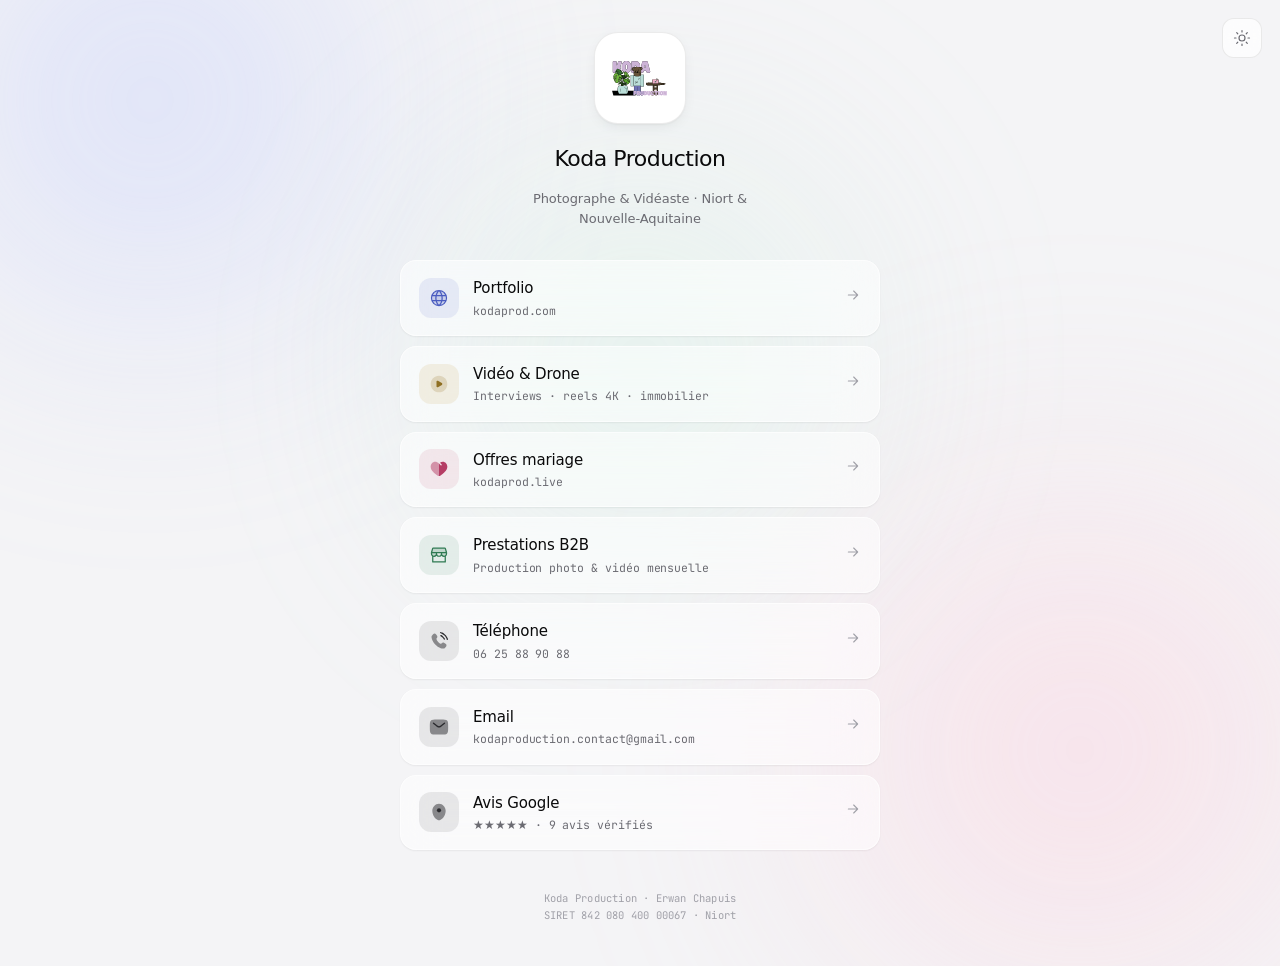
==== index.html @ cc6b0e35 "Ajout page Vidéo & Drone (/video) : interview Petit Thouars + reels Oléron et Île de Ré Co-Authored-" ====
<!DOCTYPE html>
<html lang="fr" data-theme="light">
<head>
<meta charset="UTF-8">
<meta name="viewport" content="width=device-width, initial-scale=1.0">
<title>Koda Production · Erwan Chapuis · Photographe & Vidéaste à Niort</title>
<meta name="description" content="Tous les liens Koda Production : offres mariage, portfolio, contact. Erwan Chapuis, photographe & vidéaste à Niort.">

<meta property="og:title" content="Koda Production · Erwan Chapuis">
<meta property="og:description" content="Photographe & vidéaste à Niort. Toutes mes offres et liens en un endroit.">
<meta property="og:type" content="website">
<meta property="og:locale" content="fr_FR">
<meta property="og:url" content="https://kodaprod.space/">
<meta property="og:image" content="https://kodaprod.space/logo.svg">
<meta name="twitter:card" content="summary">
<meta name="twitter:title" content="Koda Production · Erwan Chapuis">
<meta name="twitter:description" content="Photographe & vidéaste à Niort. Mariage, portrait, événementiel, marques & commerces.">
<meta name="twitter:image" content="https://kodaprod.space/logo.svg">
<meta name="geo.region" content="FR-79">
<meta name="geo.placename" content="Niort">
<meta name="geo.position" content="46.32489;-0.46272">
<meta name="ICBM" content="46.32489, -0.46272">
<meta name="author" content="Erwan Chapuis · Koda Production">
<meta name="keywords" content="photographe Niort, vidéaste Niort, photographe mariage Deux-Sèvres, Koda Production, Erwan Chapuis, photographe Nouvelle-Aquitaine, photographe La Rochelle, photographe Poitiers, photographe Charente-Maritime, photographe Vendée">
<link rel="canonical" href="https://kodaprod.space/">

<link rel="icon" type="image/svg+xml" href="logo.svg">

<link rel="preconnect" href="https://fonts.googleapis.com">
<link rel="preconnect" href="https://fonts.gstatic.com" crossorigin>
<link href="https://fonts.googleapis.com/css2?family=Inter:wght@400;500;600&family=JetBrains+Mono:wght@400;500&display=swap" rel="stylesheet">

<link rel="stylesheet" href="styles.css">

<script type="application/ld+json">
{
  "@context": "https://schema.org",
  "@type": "Photographer",
  "@id": "https://kodaprod.space/#photographer",
  "name": "Koda Production",
  "alternateName": "Erwan Chapuis",
  "description": "Photographe & vidéaste basé à Niort. Mariage, portrait, événementiel, immobilier, marques et commerces. Déplacement Deux-Sèvres, Charente-Maritime, Vienne et Vendée.",
  "image": "https://kodaprod.space/logo.svg",
  "logo": "https://kodaprod.space/logo.svg",
  "url": "https://kodaprod.space",
  "telephone": "+33625889088",
  "email": "kodaproduction.contact@gmail.com",
  "priceRange": "€€-€€€",
  "founder": {
    "@type": "Person",
    "name": "Erwan Chapuis"
  },
  "address": {
    "@type": "PostalAddress",
    "streetAddress": "11 rue Henri Clouzot",
    "addressLocality": "Niort",
    "postalCode": "79000",
    "addressRegion": "Nouvelle-Aquitaine",
    "addressCountry": "FR"
  },
  "geo": {
    "@type": "GeoCoordinates",
    "latitude": 46.32489,
    "longitude": -0.46272
  },
  "areaServed": [
    {"@type": "AdministrativeArea", "name": "Deux-Sèvres"},
    {"@type": "AdministrativeArea", "name": "Charente-Maritime"},
    {"@type": "AdministrativeArea", "name": "Vienne"},
    {"@type": "AdministrativeArea", "name": "Vendée"}
  ],
  "aggregateRating": {
    "@type": "AggregateRating",
    "ratingValue": "5.0",
    "reviewCount": "9",
    "bestRating": "5",
    "worstRating": "1"
  },
  "openingHoursSpecification": [{
    "@type": "OpeningHoursSpecification",
    "dayOfWeek": ["Monday","Tuesday","Wednesday","Thursday","Friday","Saturday"],
    "opens": "09:00",
    "closes": "19:00"
  }],
  "sameAs": [
    "https://kodaprod.com",
    "https://kodaprod.live",
    "https://kodaprod.online"
  ],
  "vatID": "FR81842080400",
  "taxID": "842 080 400 00067",
  "knowsAbout": [
    "Photographie de mariage",
    "Photographie portrait",
    "Photographie événementielle",
    "Photographie immobilière",
    "Vidéographie",
    "Direction artistique"
  ]
}
</script>
</head>
<body>

<div class="blob-3"></div>

<button class="theme-fab" id="theme-toggle" aria-label="Basculer thème clair / sombre">
  <svg viewBox="0 0 24 24" fill="none" stroke="currentColor" stroke-width="1.6" stroke-linecap="round" stroke-linejoin="round">
    <circle cx="12" cy="12" r="4"/>
    <path d="M12 2v2M12 20v2M4.93 4.93l1.41 1.41M17.66 17.66l1.41 1.41M2 12h2M20 12h2M4.93 19.07l1.41-1.41M17.66 6.34l1.41-1.41"/>
  </svg>
</button>

<main class="hub">

  <section class="hero anim anim-1">
    <div class="hero-logo">
      <img src="logo.svg" alt="Koda Production">
    </div>
    <h1 class="hero-name">Koda Production</h1>
    <p class="hero-tagline">Photographe &amp; Vidéaste · Niort &amp; Nouvelle-Aquitaine</p>
  </section>

  <nav class="links">

    <a class="link-card anim anim-2" href="https://kodaprod.com">
      <span class="link-icon link-icon--blue" aria-hidden="true">
        <svg viewBox="0 0 256 256" fill="currentColor"><path d="M224 128a96 96 0 1 1-96-96a96 96 0 0 1 96 96" opacity=".2"/><path d="M128 24a104 104 0 1 0 104 104A104.12 104.12 0 0 0 128 24m88 104a87.6 87.6 0 0 1-3.33 24h-38.51a157.4 157.4 0 0 0 0-48h38.51a87.6 87.6 0 0 1 3.33 24m-114 40h52a115.1 115.1 0 0 1-26 45a115.3 115.3 0 0 1-26-45m-3.9-16a140.8 140.8 0 0 1 0-48h59.88a140.8 140.8 0 0 1 0 48ZM40 128a87.6 87.6 0 0 1 3.33-24h38.51a157.4 157.4 0 0 0 0 48H43.33A87.6 87.6 0 0 1 40 128m114-40h-52a115.1 115.1 0 0 1 26-45a115.3 115.3 0 0 1 26 45m52.33 0h-35.62a135.3 135.3 0 0 0-22.3-45.6A88.29 88.29 0 0 1 206.37 88Zm-98.74-45.6A135.3 135.3 0 0 0 85.29 88H49.63a88.29 88.29 0 0 1 57.96-45.6M49.63 168h35.66a135.3 135.3 0 0 0 22.3 45.6A88.29 88.29 0 0 1 49.63 168m98.78 45.6a135.3 135.3 0 0 0 22.3-45.6h35.66a88.29 88.29 0 0 1-57.96 45.6"/></svg>
      </span>
      <span class="link-body">
        <span class="link-title">Portfolio</span>
        <span class="link-meta">kodaprod.com</span>
      </span>
      <span class="link-arrow" aria-hidden="true">
        <svg viewBox="0 0 24 24" fill="none" stroke="currentColor" stroke-linecap="round" stroke-linejoin="round"><path d="M5 12h14M13 6l6 6-6 6"/></svg>
      </span>
    </a>

    <a class="link-card anim anim-3" href="/video/">
      <span class="link-icon link-icon--gold" aria-hidden="true">
        <svg viewBox="0 0 24 24" fill="currentColor"><path d="M12 22c5.523 0 10-4.477 10-10S17.523 2 12 2S2 6.477 2 12s4.477 10 10 10" opacity=".2"/><path d="M15.414 10.941c.781.462.781 1.656 0 2.118l-4.72 2.787C9.934 16.294 9 15.71 9 14.786V9.214c0-.924.934-1.507 1.694-1.059z"/></svg>
      </span>
      <span class="link-body">
        <span class="link-title">Vidéo &amp; Drone</span>
        <span class="link-meta">Interviews · reels 4K · immobilier</span>
      </span>
      <span class="link-arrow" aria-hidden="true">
        <svg viewBox="0 0 24 24" fill="none" stroke="currentColor" stroke-linecap="round" stroke-linejoin="round"><path d="M5 12h14M13 6l6 6-6 6"/></svg>
      </span>
    </a>

    <a class="link-card anim anim-4" href="https://kodaprod.live">
      <span class="link-icon link-icon--rose" aria-hidden="true">
        <svg viewBox="0 0 24 24" fill="currentColor"><path fill-rule="evenodd" d="M2 9.137c0 4.405 3.298 6.946 6.106 9.11q.44.337.856.664C10 19.729 11 20.5 12 20.5v-15C7.5.826 2 4.275 2 9.138" clip-rule="evenodd" opacity=".5"/><path d="m14 7.5l-2-2v15c1 0 2-.77 3.038-1.59q.417-.326.856-.663C18.702 16.083 22 13.542 22 9.137c0-4.462-4.631-7.734-8.871-4.63l1.931 1.931A.75.75 0 0 1 14 7.5"/></svg>
      </span>
      <span class="link-body">
        <span class="link-title">Offres mariage</span>
        <span class="link-meta">kodaprod.live</span>
      </span>
      <span class="link-arrow" aria-hidden="true">
        <svg viewBox="0 0 24 24" fill="none" stroke="currentColor" stroke-linecap="round" stroke-linejoin="round"><path d="M5 12h14M13 6l6 6-6 6"/></svg>
      </span>
    </a>

    <a class="link-card anim anim-5" href="https://kodaprod.online">
      <span class="link-icon link-icon--mint" aria-hidden="true">
        <svg viewBox="0 0 256 256" fill="currentColor"><path d="M224 96v16a32 32 0 0 1-64 0V96H96v16a32 32 0 0 1-64 0V96l14.34-50.2A8 8 0 0 1 54 40h148a8 8 0 0 1 7.69 5.8Z" opacity=".2"/><path d="M231.69 93.81L217.35 43.6A16.07 16.07 0 0 0 202 32H54a16.07 16.07 0 0 0-15.35 11.6L24.31 93.81A8 8 0 0 0 24 96v16a40 40 0 0 0 16 32v72a8 8 0 0 0 8 8h160a8 8 0 0 0 8-8v-72a40 40 0 0 0 16-32V96a8 8 0 0 0-.31-2.19M54 48h148l11.42 40H42.61Zm98 56v8a24 24 0 0 1-48 0v-8ZM51.06 132.2A24 24 0 0 1 40 112v-8h48v8a24 24 0 0 1-35.12 21.26a8 8 0 0 0-1.82-1.06M200 208H56v-56.8a40.6 40.6 0 0 0 8 .8a40 40 0 0 0 32-16a40 40 0 0 0 64 0a40 40 0 0 0 32 16a40.6 40.6 0 0 0 8-.8Zm16-96a24 24 0 0 1-11.07 20.2a8 8 0 0 0-1.8 1.05A24 24 0 0 1 168 112v-8h48Z"/></svg>
      </span>
      <span class="link-body">
        <span class="link-title">Prestations B2B</span>
        <span class="link-meta">Production photo &amp; vidéo mensuelle</span>
      </span>
      <span class="link-arrow" aria-hidden="true">
        <svg viewBox="0 0 24 24" fill="none" stroke="currentColor" stroke-linecap="round" stroke-linejoin="round"><path d="M5 12h14M13 6l6 6-6 6"/></svg>
      </span>
    </a>

    <a class="link-card anim anim-6" href="tel:+33625889088">
      <span class="link-icon link-icon--neutral" aria-hidden="true">
        <svg viewBox="0 0 24 24" fill="currentColor"><path d="m15.556 14.548l-.455.48s-1.083 1.139-4.038-1.972s-1.872-4.25-1.872-4.25l.287-.303c.706-.744.773-1.938.156-2.81L8.374 3.91C7.61 2.83 6.135 2.688 5.26 3.609L3.691 5.26c-.433.457-.723 1.048-.688 1.705c.09 1.68.808 5.293 4.812 9.51c4.247 4.47 8.232 4.648 9.861 4.487c.516-.05.964-.329 1.325-.709l1.42-1.496c.96-1.01.69-2.74-.538-3.446l-1.91-1.1c-.806-.463-1.787-.327-2.417.336" opacity=".5"/><path d="M13.26 1.88a.75.75 0 0 1 .861-.62c.025.005.107.02.15.03q.129.027.352.09c.297.087.712.23 1.21.458c.996.457 2.321 1.256 3.697 2.631c1.376 1.376 2.175 2.702 2.632 3.698c.228.498.37.912.457 1.21a6 6 0 0 1 .113.454l.005.031a.765.765 0 0 1-.617.878a.75.75 0 0 1-.86-.617a3 3 0 0 0-.081-.327a7.4 7.4 0 0 0-.38-1.004c-.39-.85-1.092-2.024-2.33-3.262s-2.411-1.939-3.262-2.329a7.4 7.4 0 0 0-1.003-.38a6 6 0 0 0-.318-.08a.76.76 0 0 1-.626-.861"/><path fill-rule="evenodd" d="M13.486 5.33a.75.75 0 0 1 .927-.516l-.206.721l.206-.72h.003l.003.001l.008.002l.02.006l.056.02q.067.023.177.07c.146.062.345.158.59.303c.489.29 1.157.77 1.942 1.556c.785.785 1.266 1.453 1.556 1.942c.145.245.241.444.303.59a3 3 0 0 1 .09.233l.005.02l.003.008v.003l.001.001s0 .002-.72.208l.72-.206a.75.75 0 0 1-1.439.422l-.003-.01l-.035-.088a4 4 0 0 0-.216-.417c-.223-.376-.626-.946-1.326-1.646s-1.269-1.102-1.646-1.325a4 4 0 0 0-.504-.25l-.01-.004a.75.75 0 0 1-.505-.925" clip-rule="evenodd"/></svg>
      </span>
      <span class="link-body">
        <span class="link-title">Téléphone</span>
        <span class="link-meta">06 25 88 90 88</span>
      </span>
      <span class="link-arrow" aria-hidden="true">
        <svg viewBox="0 0 24 24" fill="none" stroke="currentColor" stroke-linecap="round" stroke-linejoin="round"><path d="M5 12h14M13 6l6 6-6 6"/></svg>
      </span>
    </a>

    <a class="link-card anim anim-7" href="mailto:kodaproduction.contact@gmail.com">
      <span class="link-icon link-icon--neutral" aria-hidden="true">
        <svg viewBox="0 0 24 24" fill="currentColor"><path d="M14.2 3H9.8C5.652 3 3.577 3 2.289 4.318S1 7.758 1 12s0 6.364 1.289 7.682S5.652 21 9.8 21h4.4c4.148 0 6.223 0 7.511-1.318S23 16.242 23 12s0-6.364-1.289-7.682S18.348 3 14.2 3" opacity=".5"/><path d="M19.128 8.033a.825.825 0 0 0-1.056-1.268l-2.375 1.98c-1.026.855-1.738 1.447-2.34 1.833c-.582.375-.977.5-1.357.5s-.774-.125-1.357-.5c-.601-.386-1.314-.978-2.34-1.834L5.928 6.765a.825.825 0 0 0-1.056 1.268l2.416 2.014c.975.812 1.765 1.47 2.463 1.92c.726.466 1.434.762 2.25.762c.814 0 1.522-.296 2.249-.763c.697-.448 1.487-1.107 2.462-1.92z"/></svg>
      </span>
      <span class="link-body">
        <span class="link-title">Email</span>
        <span class="link-meta">kodaproduction.contact@gmail.com</span>
      </span>
      <span class="link-arrow" aria-hidden="true">
        <svg viewBox="0 0 24 24" fill="none" stroke="currentColor" stroke-linecap="round" stroke-linejoin="round"><path d="M5 12h14M13 6l6 6-6 6"/></svg>
      </span>
    </a>

    <a class="link-card anim anim-8" href="https://www.google.com/maps/search/?api=1&query=Koda+Production+Niort" target="_blank" rel="noopener">
      <span class="link-icon link-icon--neutral" aria-hidden="true">
        <svg viewBox="0 0 24 24" fill="currentColor"><path d="M12 2c-4.418 0-8 4.003-8 8.5c0 4.462 2.553 9.312 6.537 11.174a3.45 3.45 0 0 0 2.926 0C17.447 19.812 20 14.962 20 10.5C20 6.003 16.418 2 12 2" opacity=".5"/><path d="M12 12.5a2.5 2.5 0 1 0 0-5a2.5 2.5 0 0 0 0 5"/></svg>
      </span>
      <span class="link-body">
        <span class="link-title">Avis Google</span>
        <span class="link-meta">★★★★★ · 9 avis vérifiés</span>
      </span>
      <span class="link-arrow" aria-hidden="true">
        <svg viewBox="0 0 24 24" fill="none" stroke="currentColor" stroke-linecap="round" stroke-linejoin="round"><path d="M5 12h14M13 6l6 6-6 6"/></svg>
      </span>
    </a>

  </nav>

  <p class="foot anim anim-9">
    Koda Production · Erwan Chapuis<br>
    SIRET 842 080 400 00067 · Niort
  </p>

</main>

<script>
  // Theme toggle — persist in localStorage, light by default
  (function() {
    const root = document.documentElement;
    const btn = document.getElementById('theme-toggle');
    const stored = localStorage.getItem('koda-theme');
    if (stored === 'dark' || stored === 'light') {
      root.setAttribute('data-theme', stored);
    }
    btn.addEventListener('click', () => {
      const next = root.getAttribute('data-theme') === 'dark' ? 'light' : 'dark';
      root.setAttribute('data-theme', next);
      localStorage.setItem('koda-theme', next);
    });
  })();
</script>

</body>
</html>
---- styles.css ----
/* ═══ KODA HUB · Linktree maison (DA Dolly Swiss minimal) ═══════ */

:root {
  --r-sm: 8px;
  --r-md: 12px;
  --r-lg: 18px;
  --r-xl: 28px;

  --sans: -apple-system, BlinkMacSystemFont, 'SF Pro Text', system-ui, 'Inter', 'Helvetica Neue', Arial, sans-serif;
  --mono: ui-monospace, SFMono-Regular, 'SF Mono', 'JetBrains Mono', Menlo, Consolas, monospace;

  --ease: cubic-bezier(.2, .8, .2, 1);
}

:root, [data-theme="light"] {
  --bg:           #F4F4F6;
  --bg-deep:      #ECECEF;
  --surface:      #FFFFFF;
  --surface-2:    #F8F8FA;

  --ink:          #0A0A0B;
  --ink-2:        #2A2A2E;
  --muted:        #6B6B72;
  --faint:        #A0A0A8;

  --hair:         rgba(10, 10, 11, 0.08);
  --hair-2:       rgba(10, 10, 11, 0.14);
  --hair-strong:  rgba(10, 10, 11, 0.22);

  --glass:        rgba(255, 255, 255, 0.55);
  --glass-2:      rgba(255, 255, 255, 0.75);
  --glass-border: rgba(255, 255, 255, 0.6);

  --shadow-sm: 0 1px 2px rgba(10, 10, 11, 0.06);
  --shadow-md: 0 4px 16px -6px rgba(10, 10, 11, 0.12), 0 1px 2px rgba(10, 10, 11, 0.04);
  --shadow-lg: 0 30px 80px -30px rgba(10, 10, 11, 0.35), 0 8px 24px -12px rgba(10, 10, 11, 0.12);

  --blob-a: #B8C5FF;
  --blob-b: #FFC9D9;
  --blob-c: #C8F0DC;
  --blob-opacity: 0.55;

  --accent-blue:        #4A5CC0;
  --accent-blue-soft:   rgba(74, 92, 192, 0.10);
  --accent-rose:        #B53D65;
  --accent-rose-soft:   rgba(181, 61, 101, 0.10);
  --accent-mint:        #2F7A52;
  --accent-mint-soft:   rgba(47, 122, 82, 0.10);
  --accent-gold:        #8F6F22;
  --accent-gold-soft:   rgba(200, 164, 78, 0.14);
}

[data-theme="dark"] {
  --bg:           #08080A;
  --bg-deep:      #050506;
  --surface:      #131316;
  --surface-2:    #1B1B1F;

  --ink:          #FAFAFB;
  --ink-2:        #E4E4E8;
  --muted:        #8E8E96;
  --faint:        #5A5A62;

  --hair:         rgba(255, 255, 255, 0.08);
  --hair-2:       rgba(255, 255, 255, 0.14);
  --hair-strong:  rgba(255, 255, 255, 0.24);

  --glass:        rgba(22, 22, 26, 0.55);
  --glass-2:      rgba(22, 22, 26, 0.78);
  --glass-border: rgba(255, 255, 255, 0.08);

  --shadow-sm: 0 1px 2px rgba(0, 0, 0, 0.4);
  --shadow-md: 0 8px 24px -8px rgba(0, 0, 0, 0.6), 0 1px 2px rgba(0, 0, 0, 0.4);
  --shadow-lg: 0 30px 80px -30px rgba(0, 0, 0, 0.9), 0 8px 24px -12px rgba(0, 0, 0, 0.5);

  --blob-a: #3B4DA8;
  --blob-b: #8B3D6A;
  --blob-c: #2B6B58;
  --blob-opacity: 0.32;

  --accent-blue:        #8E9DFF;
  --accent-blue-soft:   rgba(142, 157, 255, 0.14);
  --accent-rose:        #FF8FB0;
  --accent-rose-soft:   rgba(255, 143, 176, 0.14);
  --accent-mint:        #7FD8AB;
  --accent-mint-soft:   rgba(127, 216, 171, 0.14);
  --accent-gold:        #D4B466;
  --accent-gold-soft:   rgba(212, 180, 102, 0.14);
}

* { box-sizing: border-box; }
html, body { margin: 0; padding: 0; }

body {
  font-family: var(--sans);
  font-size: 14px;
  line-height: 1.5;
  color: var(--ink);
  background: var(--bg);
  -webkit-font-smoothing: antialiased;
  text-rendering: optimizeLegibility;
  min-height: 100vh;
  letter-spacing: -0.005em;
  transition: background .4s var(--ease), color .4s var(--ease);
  overflow-x: hidden;
  display: grid;
  place-items: center;
  padding: 32px 20px;
}

body::before, body::after {
  content: '';
  position: fixed;
  pointer-events: none;
  z-index: -1;
  border-radius: 50%;
  filter: blur(120px);
  opacity: var(--blob-opacity);
  transition: opacity .4s var(--ease), background .4s var(--ease);
}
body::before {
  top: -200px; left: -150px;
  width: 600px; height: 600px;
  background: radial-gradient(circle, var(--blob-a), transparent 70%);
}
body::after {
  bottom: -200px; right: -150px;
  width: 700px; height: 700px;
  background: radial-gradient(circle, var(--blob-b), transparent 70%);
}
.blob-3 {
  position: fixed;
  top: 40%; left: 50%;
  width: 500px; height: 500px;
  border-radius: 50%;
  background: radial-gradient(circle, var(--blob-c), transparent 70%);
  filter: blur(120px);
  opacity: var(--blob-opacity);
  pointer-events: none;
  z-index: -1;
  transform: translate(-50%, -50%);
}

button { font: inherit; color: inherit; cursor: pointer; border: 0; background: none; padding: 0; }
a { color: inherit; text-decoration: none; }

/* ─── Layout ─────────────────────────────────────────────────────── */
.hub {
  max-width: 480px;
  width: 100%;
  display: flex;
  flex-direction: column;
  align-items: center;
  gap: 32px;
}

/* Floating theme toggle (top-right) */
.theme-fab {
  position: fixed;
  top: 18px; right: 18px;
  width: 40px; height: 40px;
  display: grid; place-items: center;
  border-radius: 12px;
  background: var(--glass-2);
  backdrop-filter: blur(16px) saturate(140%);
  -webkit-backdrop-filter: blur(16px) saturate(140%);
  border: 1px solid var(--hair);
  color: var(--muted);
  transition: background .15s, color .15s, transform .15s;
  z-index: 30;
}
.theme-fab:hover { color: var(--ink); transform: translateY(-1px); }
.theme-fab svg { width: 18px; height: 18px; }

/* ─── Hero ───────────────────────────────────────────────────────── */
.hero {
  text-align: center;
  display: flex;
  flex-direction: column;
  align-items: center;
  gap: 14px;
}
.hero-logo {
  width: 92px; height: 92px;
  border-radius: 24px;
  background: var(--surface);
  display: grid; place-items: center;
  box-shadow: var(--shadow-md);
  border: 1px solid var(--hair);
}
.hero-logo img {
  width: 66px; height: 66px;
  display: block;
}
.hero-name {
  font-size: 22px;
  font-weight: 500;
  letter-spacing: -0.022em;
  color: var(--ink);
  margin: 4px 0 0;
}
.hero-tagline {
  font-size: 13px;
  color: var(--muted);
  margin: 0;
  letter-spacing: -0.005em;
  max-width: 32ch;
  line-height: 1.5;
}

/* ─── Link cards ─────────────────────────────────────────────────── */
.links {
  width: 100%;
  display: flex;
  flex-direction: column;
  gap: 10px;
}

.link-card {
  display: flex;
  align-items: center;
  gap: 14px;
  padding: 16px 18px;
  background: var(--glass);
  backdrop-filter: blur(20px) saturate(140%);
  -webkit-backdrop-filter: blur(20px) saturate(140%);
  border: 1px solid var(--glass-border);
  border-radius: 16px;
  transition: transform .25s var(--ease), box-shadow .25s var(--ease), border-color .25s var(--ease);
  box-shadow: var(--shadow-sm);
  position: relative;
}
.link-card:hover {
  transform: translateY(-2px);
  box-shadow: var(--shadow-md);
  border-color: var(--hair-strong);
}

.link-icon {
  width: 40px; height: 40px;
  display: grid; place-items: center;
  border-radius: 12px;
  flex-shrink: 0;
}
.link-icon svg {
  width: 20px; height: 20px;
  stroke-width: 1.6;
}

.link-icon--blue {
  background: var(--accent-blue-soft);
  color: var(--accent-blue);
}
.link-icon--rose {
  background: var(--accent-rose-soft);
  color: var(--accent-rose);
}
.link-icon--mint {
  background: var(--accent-mint-soft);
  color: var(--accent-mint);
}
.link-icon--gold {
  background: var(--accent-gold-soft);
  color: var(--accent-gold);
}
.link-icon--neutral {
  background: var(--hair);
  color: var(--ink-2);
}

.link-body {
  flex: 1;
  display: flex;
  flex-direction: column;
  gap: 2px;
}
.link-title {
  font-size: 15px;
  font-weight: 500;
  color: var(--ink);
  letter-spacing: -0.01em;
}
.link-meta {
  font-size: 11.5px;
  color: var(--muted);
  letter-spacing: -0.005em;
  font-family: var(--mono);
}

.link-arrow {
  flex-shrink: 0;
  color: var(--faint);
  transition: color .25s, transform .25s;
}
.link-card:hover .link-arrow {
  color: var(--ink);
  transform: translateX(2px);
}
.link-arrow svg { width: 16px; height: 16px; stroke-width: 1.6; }

/* ─── Social row ─────────────────────────────────────────────────── */
.socials {
  display: flex;
  gap: 8px;
  margin-top: 4px;
}
.social-btn {
  width: 40px; height: 40px;
  display: grid; place-items: center;
  border-radius: 12px;
  background: var(--glass);
  border: 1px solid var(--hair);
  color: var(--muted);
  transition: background .15s, color .15s, transform .15s;
}
.social-btn:hover {
  color: var(--ink);
  background: var(--surface);
  transform: translateY(-1px);
}
.social-btn svg { width: 18px; height: 18px; }

/* ─── Footer ─────────────────────────────────────────────────────── */
.foot {
  font-size: 10.5px;
  color: var(--faint);
  font-family: var(--mono);
  letter-spacing: 0.02em;
  text-align: center;
  margin-top: 8px;
  line-height: 1.6;
}

/* ─── Scroll fade-up (entry animation) ──────────────────────────── */
@media (prefers-reduced-motion: no-preference) {
  .anim {
    opacity: 0;
    transform: translateY(14px);
    animation: fadeUp .55s var(--ease) forwards;
  }
  .anim-1 { animation-delay: 60ms; }
  .anim-2 { animation-delay: 140ms; }
  .anim-3 { animation-delay: 220ms; }
  .anim-4 { animation-delay: 300ms; }
  .anim-5 { animation-delay: 380ms; }
  .anim-6 { animation-delay: 460ms; }
  .anim-7 { animation-delay: 540ms; }
  .anim-8 { animation-delay: 620ms; }
  .anim-9 { animation-delay: 700ms; }
  @keyframes fadeUp {
    to { opacity: 1; transform: translateY(0); }
  }
}

/* ─── Responsive ────────────────────────────────────────────────── */
@media (max-width: 480px) {
  body { padding: 24px 16px; }
  .hub { gap: 28px; }
  .hero-logo { width: 80px; height: 80px; border-radius: 20px; }
  .hero-logo img { width: 56px; height: 56px; }
  .hero-name { font-size: 20px; }
  .link-card { padding: 14px 16px; gap: 12px; }
  .link-title { font-size: 14px; }
  .link-icon { width: 36px; height: 36px; }
  .link-icon svg { width: 18px; height: 18px; }
}
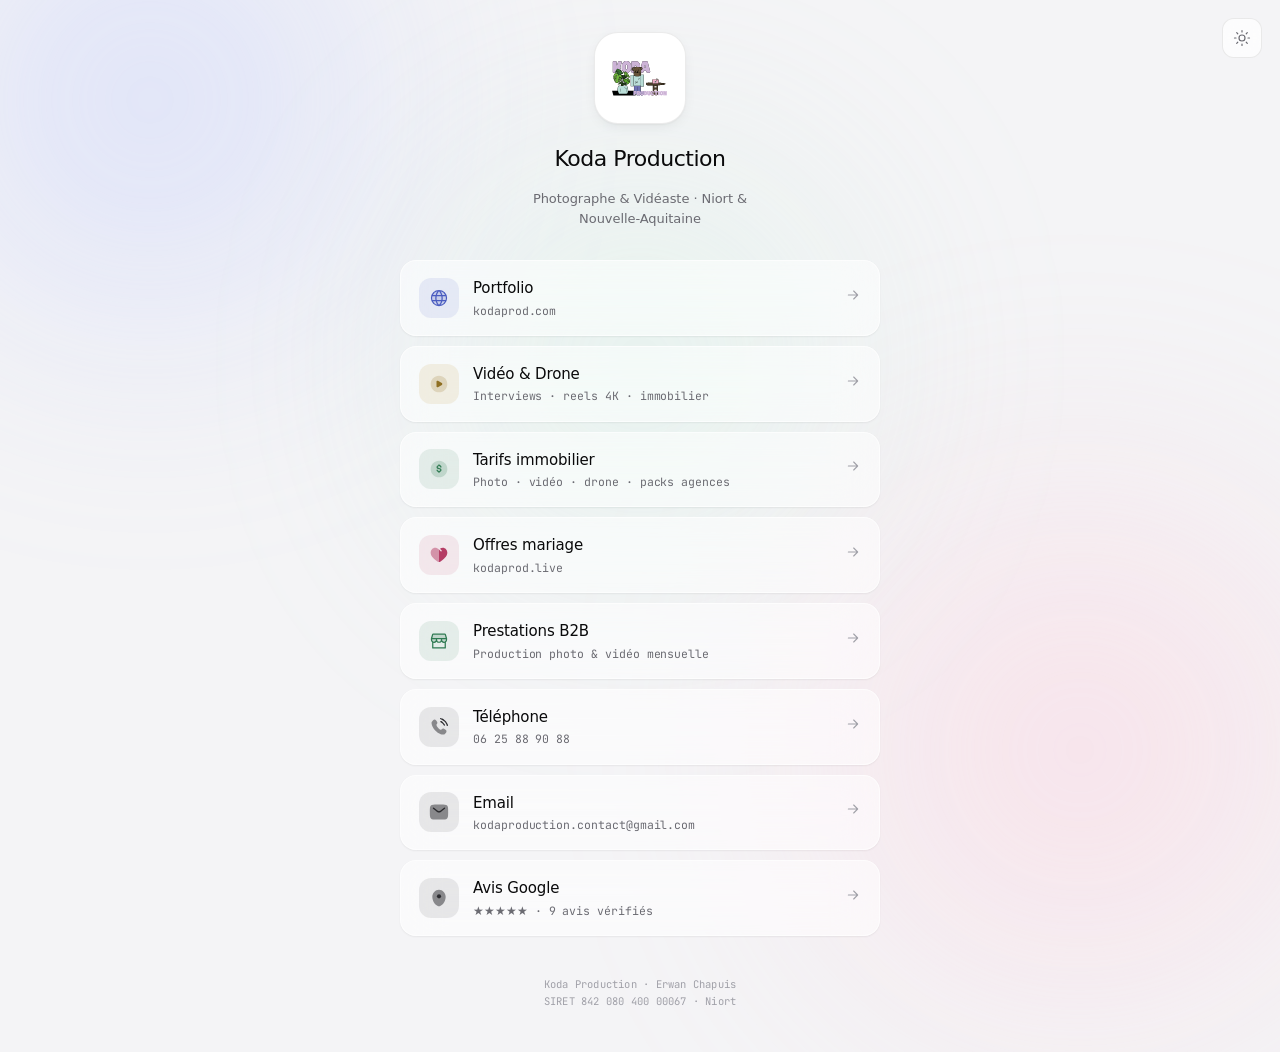
==== commit fb8c5ca7: "Hub : carte Tarifs immobilier en 3e position Co-Authored-By: Claude Opus 5 (1M context) <noreply@ant" ====
--- a/index.html
+++ b/index.html
@@ -149,7 +149,20 @@
       </span>
     </a>
 
-    <a class="link-card anim anim-4" href="https://kodaprod.live">
+    <a class="link-card anim anim-4" href="/tarifs/">
+      <span class="link-icon link-icon--mint" aria-hidden="true">
+        <svg viewBox="0 0 24 24" fill="currentColor"><path d="M12 22c5.523 0 10-4.477 10-10S17.523 2 12 2S2 6.477 2 12s4.477 10 10 10" opacity=".2"/><path d="M12 6.25a.75.75 0 0 1 .75.75v.31c1.32.22 2.25 1.19 2.25 2.38a.75.75 0 0 1-1.5 0c0-.44-.48-.94-1.5-.94s-1.5.5-1.5.94c0 .43.4.72 1.63.99c1.13.25 2.87.64 2.87 2.44c0 1.19-.93 2.16-2.25 2.38V16a.75.75 0 0 1-1.5 0v-.31c-1.32-.22-2.25-1.19-2.25-2.38a.75.75 0 0 1 1.5 0c0 .44.48.94 1.5.94s1.5-.5 1.5-.94c0-.43-.4-.72-1.63-.99c-1.13-.25-2.87-.64-2.87-2.44c0-1.19.93-2.16 2.25-2.38V7a.75.75 0 0 1 .75-.75"/></svg>
+      </span>
+      <span class="link-body">
+        <span class="link-title">Tarifs immobilier</span>
+        <span class="link-meta">Photo · vidéo · drone · packs agences</span>
+      </span>
+      <span class="link-arrow" aria-hidden="true">
+        <svg viewBox="0 0 24 24" fill="none" stroke="currentColor" stroke-linecap="round" stroke-linejoin="round"><path d="M5 12h14M13 6l6 6-6 6"/></svg>
+      </span>
+    </a>
+
+    <a class="link-card anim anim-5" href="https://kodaprod.live">
       <span class="link-icon link-icon--rose" aria-hidden="true">
         <svg viewBox="0 0 24 24" fill="currentColor"><path fill-rule="evenodd" d="M2 9.137c0 4.405 3.298 6.946 6.106 9.11q.44.337.856.664C10 19.729 11 20.5 12 20.5v-15C7.5.826 2 4.275 2 9.138" clip-rule="evenodd" opacity=".5"/><path d="m14 7.5l-2-2v15c1 0 2-.77 3.038-1.59q.417-.326.856-.663C18.702 16.083 22 13.542 22 9.137c0-4.462-4.631-7.734-8.871-4.63l1.931 1.931A.75.75 0 0 1 14 7.5"/></svg>
       </span>
@@ -162,7 +175,7 @@
       </span>
     </a>
 
-    <a class="link-card anim anim-5" href="https://kodaprod.online">
+    <a class="link-card anim anim-6" href="https://kodaprod.online">
       <span class="link-icon link-icon--mint" aria-hidden="true">
         <svg viewBox="0 0 256 256" fill="currentColor"><path d="M224 96v16a32 32 0 0 1-64 0V96H96v16a32 32 0 0 1-64 0V96l14.34-50.2A8 8 0 0 1 54 40h148a8 8 0 0 1 7.69 5.8Z" opacity=".2"/><path d="M231.69 93.81L217.35 43.6A16.07 16.07 0 0 0 202 32H54a16.07 16.07 0 0 0-15.35 11.6L24.31 93.81A8 8 0 0 0 24 96v16a40 40 0 0 0 16 32v72a8 8 0 0 0 8 8h160a8 8 0 0 0 8-8v-72a40 40 0 0 0 16-32V96a8 8 0 0 0-.31-2.19M54 48h148l11.42 40H42.61Zm98 56v8a24 24 0 0 1-48 0v-8ZM51.06 132.2A24 24 0 0 1 40 112v-8h48v8a24 24 0 0 1-35.12 21.26a8 8 0 0 0-1.82-1.06M200 208H56v-56.8a40.6 40.6 0 0 0 8 .8a40 40 0 0 0 32-16a40 40 0 0 0 64 0a40 40 0 0 0 32 16a40.6 40.6 0 0 0 8-.8Zm16-96a24 24 0 0 1-11.07 20.2a8 8 0 0 0-1.8 1.05A24 24 0 0 1 168 112v-8h48Z"/></svg>
       </span>
@@ -175,7 +188,7 @@
       </span>
     </a>
 
-    <a class="link-card anim anim-6" href="tel:+33625889088">
+    <a class="link-card anim anim-7" href="tel:+33625889088">
       <span class="link-icon link-icon--neutral" aria-hidden="true">
         <svg viewBox="0 0 24 24" fill="currentColor"><path d="m15.556 14.548l-.455.48s-1.083 1.139-4.038-1.972s-1.872-4.25-1.872-4.25l.287-.303c.706-.744.773-1.938.156-2.81L8.374 3.91C7.61 2.83 6.135 2.688 5.26 3.609L3.691 5.26c-.433.457-.723 1.048-.688 1.705c.09 1.68.808 5.293 4.812 9.51c4.247 4.47 8.232 4.648 9.861 4.487c.516-.05.964-.329 1.325-.709l1.42-1.496c.96-1.01.69-2.74-.538-3.446l-1.91-1.1c-.806-.463-1.787-.327-2.417.336" opacity=".5"/><path d="M13.26 1.88a.75.75 0 0 1 .861-.62c.025.005.107.02.15.03q.129.027.352.09c.297.087.712.23 1.21.458c.996.457 2.321 1.256 3.697 2.631c1.376 1.376 2.175 2.702 2.632 3.698c.228.498.37.912.457 1.21a6 6 0 0 1 .113.454l.005.031a.765.765 0 0 1-.617.878a.75.75 0 0 1-.86-.617a3 3 0 0 0-.081-.327a7.4 7.4 0 0 0-.38-1.004c-.39-.85-1.092-2.024-2.33-3.262s-2.411-1.939-3.262-2.329a7.4 7.4 0 0 0-1.003-.38a6 6 0 0 0-.318-.08a.76.76 0 0 1-.626-.861"/><path fill-rule="evenodd" d="M13.486 5.33a.75.75 0 0 1 .927-.516l-.206.721l.206-.72h.003l.003.001l.008.002l.02.006l.056.02q.067.023.177.07c.146.062.345.158.59.303c.489.29 1.157.77 1.942 1.556c.785.785 1.266 1.453 1.556 1.942c.145.245.241.444.303.59a3 3 0 0 1 .09.233l.005.02l.003.008v.003l.001.001s0 .002-.72.208l.72-.206a.75.75 0 0 1-1.439.422l-.003-.01l-.035-.088a4 4 0 0 0-.216-.417c-.223-.376-.626-.946-1.326-1.646s-1.269-1.102-1.646-1.325a4 4 0 0 0-.504-.25l-.01-.004a.75.75 0 0 1-.505-.925" clip-rule="evenodd"/></svg>
       </span>
@@ -188,7 +201,7 @@
       </span>
     </a>
 
-    <a class="link-card anim anim-7" href="mailto:kodaproduction.contact@gmail.com">
+    <a class="link-card anim anim-8" href="mailto:kodaproduction.contact@gmail.com">
       <span class="link-icon link-icon--neutral" aria-hidden="true">
         <svg viewBox="0 0 24 24" fill="currentColor"><path d="M14.2 3H9.8C5.652 3 3.577 3 2.289 4.318S1 7.758 1 12s0 6.364 1.289 7.682S5.652 21 9.8 21h4.4c4.148 0 6.223 0 7.511-1.318S23 16.242 23 12s0-6.364-1.289-7.682S18.348 3 14.2 3" opacity=".5"/><path d="M19.128 8.033a.825.825 0 0 0-1.056-1.268l-2.375 1.98c-1.026.855-1.738 1.447-2.34 1.833c-.582.375-.977.5-1.357.5s-.774-.125-1.357-.5c-.601-.386-1.314-.978-2.34-1.834L5.928 6.765a.825.825 0 0 0-1.056 1.268l2.416 2.014c.975.812 1.765 1.47 2.463 1.92c.726.466 1.434.762 2.25.762c.814 0 1.522-.296 2.249-.763c.697-.448 1.487-1.107 2.462-1.92z"/></svg>
       </span>
@@ -201,7 +214,7 @@
       </span>
     </a>
 
-    <a class="link-card anim anim-8" href="https://www.google.com/maps/search/?api=1&query=Koda+Production+Niort" target="_blank" rel="noopener">
+    <a class="link-card anim anim-9" href="https://www.google.com/maps/search/?api=1&query=Koda+Production+Niort" target="_blank" rel="noopener">
       <span class="link-icon link-icon--neutral" aria-hidden="true">
         <svg viewBox="0 0 24 24" fill="currentColor"><path d="M12 2c-4.418 0-8 4.003-8 8.5c0 4.462 2.553 9.312 6.537 11.174a3.45 3.45 0 0 0 2.926 0C17.447 19.812 20 14.962 20 10.5C20 6.003 16.418 2 12 2" opacity=".5"/><path d="M12 12.5a2.5 2.5 0 1 0 0-5a2.5 2.5 0 0 0 0 5"/></svg>
       </span>
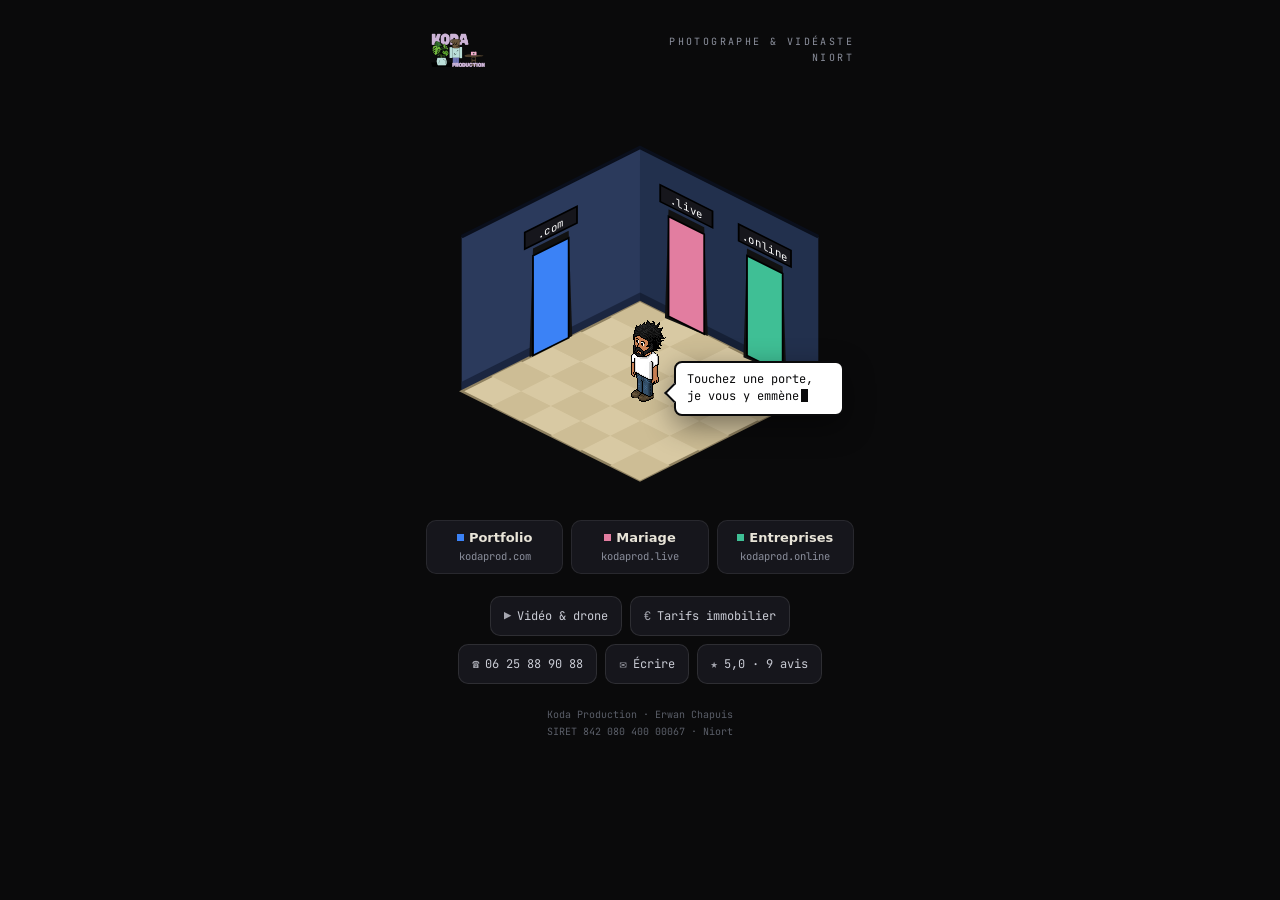
==== commit 1d733ff2: "Accueil : la mini-pièce de Koda (trois portes vers les domaines) Nouvelle page d'accueil dans la fam" ====
--- a/index.html
+++ b/index.html
@@ -1,5 +1,5 @@
 <!DOCTYPE html>
-<html lang="fr" data-theme="light">
+<html lang="fr">
 <head>
 <meta charset="UTF-8">
 <meta name="viewport" content="width=device-width, initial-scale=1.0">
@@ -30,7 +30,8 @@
 <link rel="preconnect" href="https://fonts.gstatic.com" crossorigin>
 <link href="https://fonts.googleapis.com/css2?family=Inter:wght@400;500;600&family=JetBrains+Mono:wght@400;500&display=swap" rel="stylesheet">
 
-<link rel="stylesheet" href="styles.css">
+<link rel="stylesheet" href="/accueil.css">
+<meta name="theme-color" content="#0A0A0B">
 
 <script type="application/ld+json">
 {
@@ -99,159 +100,162 @@
   ]
 }
 </script>
+<style>
+  .page { position: relative; min-height: 100dvh; display: flex; flex-direction: column; gap: 22px;
+          padding: 28px 16px 28px; max-width: 460px; margin: 0 auto; }
+  .tete { display: flex; align-items: center; justify-content: space-between; }
+  .tete img { height: 44px; width: auto; }
+  .tete .surtitre { text-align: right; line-height: 1.6; }
+
+  /* la scène : un coin de pièce façon Habbo, trois portes */
+  .scene { position: relative; width: 100%; aspect-ratio: 360 / 340; }
+  .scene svg { position: absolute; inset: 0; width: 100%; height: 100%; overflow: visible; }
+  .scene .porte-svg { cursor: pointer; }
+  .scene .porte-svg:hover .panneau { filter: brightness(1.12); }
+  .koda { position: absolute; width: 14%; transform: translate(-50%, -100%); z-index: 2; pointer-events: none; }
+  .koda img { display: block; width: 100%; height: auto; }
+  .scene .bulle { position: absolute; left: 58%; top: 66%; font-size: 12px; max-width: 170px; padding: 8px 11px; z-index: 3; }
+
+  .legende { display: grid; grid-template-columns: repeat(3, 1fr); gap: 8px; text-align: center; }
+  .legende a { padding: 10px 4px; border-radius: 10px; background: #16161c; box-shadow: inset 0 0 0 1px rgba(255,255,255,.08); }
+  .legende b { display: block; font-size: 13px; font-weight: 600; }
+  .legende span { font-family: var(--mono); font-size: 10.5px; color: var(--texte-doux); }
+  .legende i { display: inline-block; width: 7px; height: 7px; margin-right: 5px; vertical-align: 1px; }
+</style>
 </head>
 <body>
-
-<div class="blob-3"></div>
-
-<button class="theme-fab" id="theme-toggle" aria-label="Basculer thème clair / sombre">
-  <svg viewBox="0 0 24 24" fill="none" stroke="currentColor" stroke-width="1.6" stroke-linecap="round" stroke-linejoin="round">
-    <circle cx="12" cy="12" r="4"/>
-    <path d="M12 2v2M12 20v2M4.93 4.93l1.41 1.41M17.66 17.66l1.41 1.41M2 12h2M20 12h2M4.93 19.07l1.41-1.41M17.66 6.34l1.41-1.41"/>
-  </svg>
-</button>
-
-<main class="hub">
-
-  <section class="hero anim anim-1">
-    <div class="hero-logo">
-      <img src="logo.svg" alt="Koda Production">
-    </div>
-    <h1 class="hero-name">Koda Production</h1>
-    <p class="hero-tagline">Photographe &amp; Vidéaste · Niort &amp; Nouvelle-Aquitaine</p>
-  </section>
-
-  <nav class="links">
-
-    <a class="link-card anim anim-2" href="https://kodaprod.com">
-      <span class="link-icon link-icon--blue" aria-hidden="true">
-        <svg viewBox="0 0 256 256" fill="currentColor"><path d="M224 128a96 96 0 1 1-96-96a96 96 0 0 1 96 96" opacity=".2"/><path d="M128 24a104 104 0 1 0 104 104A104.12 104.12 0 0 0 128 24m88 104a87.6 87.6 0 0 1-3.33 24h-38.51a157.4 157.4 0 0 0 0-48h38.51a87.6 87.6 0 0 1 3.33 24m-114 40h52a115.1 115.1 0 0 1-26 45a115.3 115.3 0 0 1-26-45m-3.9-16a140.8 140.8 0 0 1 0-48h59.88a140.8 140.8 0 0 1 0 48ZM40 128a87.6 87.6 0 0 1 3.33-24h38.51a157.4 157.4 0 0 0 0 48H43.33A87.6 87.6 0 0 1 40 128m114-40h-52a115.1 115.1 0 0 1 26-45a115.3 115.3 0 0 1 26 45m52.33 0h-35.62a135.3 135.3 0 0 0-22.3-45.6A88.29 88.29 0 0 1 206.37 88Zm-98.74-45.6A135.3 135.3 0 0 0 85.29 88H49.63a88.29 88.29 0 0 1 57.96-45.6M49.63 168h35.66a135.3 135.3 0 0 0 22.3 45.6A88.29 88.29 0 0 1 49.63 168m98.78 45.6a135.3 135.3 0 0 0 22.3-45.6h35.66a88.29 88.29 0 0 1-57.96 45.6"/></svg>
-      </span>
-      <span class="link-body">
-        <span class="link-title">Portfolio</span>
-        <span class="link-meta">kodaprod.com</span>
-      </span>
-      <span class="link-arrow" aria-hidden="true">
-        <svg viewBox="0 0 24 24" fill="none" stroke="currentColor" stroke-linecap="round" stroke-linejoin="round"><path d="M5 12h14M13 6l6 6-6 6"/></svg>
-      </span>
-    </a>
-
-    <a class="link-card anim anim-3" href="/video/">
-      <span class="link-icon link-icon--gold" aria-hidden="true">
-        <svg viewBox="0 0 24 24" fill="currentColor"><path d="M12 22c5.523 0 10-4.477 10-10S17.523 2 12 2S2 6.477 2 12s4.477 10 10 10" opacity=".2"/><path d="M15.414 10.941c.781.462.781 1.656 0 2.118l-4.72 2.787C9.934 16.294 9 15.71 9 14.786V9.214c0-.924.934-1.507 1.694-1.059z"/></svg>
-      </span>
-      <span class="link-body">
-        <span class="link-title">Vidéo &amp; Drone</span>
-        <span class="link-meta">Interviews · reels 4K · immobilier</span>
-      </span>
-      <span class="link-arrow" aria-hidden="true">
-        <svg viewBox="0 0 24 24" fill="none" stroke="currentColor" stroke-linecap="round" stroke-linejoin="round"><path d="M5 12h14M13 6l6 6-6 6"/></svg>
-      </span>
-    </a>
-
-    <a class="link-card anim anim-4" href="/tarifs/">
-      <span class="link-icon link-icon--mint" aria-hidden="true">
-        <svg viewBox="0 0 24 24" fill="currentColor"><path d="M12 22c5.523 0 10-4.477 10-10S17.523 2 12 2S2 6.477 2 12s4.477 10 10 10" opacity=".2"/><path d="M12 6.25a.75.75 0 0 1 .75.75v.31c1.32.22 2.25 1.19 2.25 2.38a.75.75 0 0 1-1.5 0c0-.44-.48-.94-1.5-.94s-1.5.5-1.5.94c0 .43.4.72 1.63.99c1.13.25 2.87.64 2.87 2.44c0 1.19-.93 2.16-2.25 2.38V16a.75.75 0 0 1-1.5 0v-.31c-1.32-.22-2.25-1.19-2.25-2.38a.75.75 0 0 1 1.5 0c0 .44.48.94 1.5.94s1.5-.5 1.5-.94c0-.43-.4-.72-1.63-.99c-1.13-.25-2.87-.64-2.87-2.44c0-1.19.93-2.16 2.25-2.38V7a.75.75 0 0 1 .75-.75"/></svg>
-      </span>
-      <span class="link-body">
-        <span class="link-title">Tarifs immobilier</span>
-        <span class="link-meta">Photo · vidéo · drone · packs agences</span>
-      </span>
-      <span class="link-arrow" aria-hidden="true">
-        <svg viewBox="0 0 24 24" fill="none" stroke="currentColor" stroke-linecap="round" stroke-linejoin="round"><path d="M5 12h14M13 6l6 6-6 6"/></svg>
-      </span>
-    </a>
-
-    <a class="link-card anim anim-5" href="https://kodaprod.live">
-      <span class="link-icon link-icon--rose" aria-hidden="true">
-        <svg viewBox="0 0 24 24" fill="currentColor"><path fill-rule="evenodd" d="M2 9.137c0 4.405 3.298 6.946 6.106 9.11q.44.337.856.664C10 19.729 11 20.5 12 20.5v-15C7.5.826 2 4.275 2 9.138" clip-rule="evenodd" opacity=".5"/><path d="m14 7.5l-2-2v15c1 0 2-.77 3.038-1.59q.417-.326.856-.663C18.702 16.083 22 13.542 22 9.137c0-4.462-4.631-7.734-8.871-4.63l1.931 1.931A.75.75 0 0 1 14 7.5"/></svg>
-      </span>
-      <span class="link-body">
-        <span class="link-title">Offres mariage</span>
-        <span class="link-meta">kodaprod.live</span>
-      </span>
-      <span class="link-arrow" aria-hidden="true">
-        <svg viewBox="0 0 24 24" fill="none" stroke="currentColor" stroke-linecap="round" stroke-linejoin="round"><path d="M5 12h14M13 6l6 6-6 6"/></svg>
-      </span>
-    </a>
-
-    <a class="link-card anim anim-6" href="https://kodaprod.online">
-      <span class="link-icon link-icon--mint" aria-hidden="true">
-        <svg viewBox="0 0 256 256" fill="currentColor"><path d="M224 96v16a32 32 0 0 1-64 0V96H96v16a32 32 0 0 1-64 0V96l14.34-50.2A8 8 0 0 1 54 40h148a8 8 0 0 1 7.69 5.8Z" opacity=".2"/><path d="M231.69 93.81L217.35 43.6A16.07 16.07 0 0 0 202 32H54a16.07 16.07 0 0 0-15.35 11.6L24.31 93.81A8 8 0 0 0 24 96v16a40 40 0 0 0 16 32v72a8 8 0 0 0 8 8h160a8 8 0 0 0 8-8v-72a40 40 0 0 0 16-32V96a8 8 0 0 0-.31-2.19M54 48h148l11.42 40H42.61Zm98 56v8a24 24 0 0 1-48 0v-8ZM51.06 132.2A24 24 0 0 1 40 112v-8h48v8a24 24 0 0 1-35.12 21.26a8 8 0 0 0-1.82-1.06M200 208H56v-56.8a40.6 40.6 0 0 0 8 .8a40 40 0 0 0 32-16a40 40 0 0 0 64 0a40 40 0 0 0 32 16a40.6 40.6 0 0 0 8-.8Zm16-96a24 24 0 0 1-11.07 20.2a8 8 0 0 0-1.8 1.05A24 24 0 0 1 168 112v-8h48Z"/></svg>
-      </span>
-      <span class="link-body">
-        <span class="link-title">Prestations B2B</span>
-        <span class="link-meta">Production photo &amp; vidéo mensuelle</span>
-      </span>
-      <span class="link-arrow" aria-hidden="true">
-        <svg viewBox="0 0 24 24" fill="none" stroke="currentColor" stroke-linecap="round" stroke-linejoin="round"><path d="M5 12h14M13 6l6 6-6 6"/></svg>
-      </span>
-    </a>
-
-    <a class="link-card anim anim-7" href="tel:+33625889088">
-      <span class="link-icon link-icon--neutral" aria-hidden="true">
-        <svg viewBox="0 0 24 24" fill="currentColor"><path d="m15.556 14.548l-.455.48s-1.083 1.139-4.038-1.972s-1.872-4.25-1.872-4.25l.287-.303c.706-.744.773-1.938.156-2.81L8.374 3.91C7.61 2.83 6.135 2.688 5.26 3.609L3.691 5.26c-.433.457-.723 1.048-.688 1.705c.09 1.68.808 5.293 4.812 9.51c4.247 4.47 8.232 4.648 9.861 4.487c.516-.05.964-.329 1.325-.709l1.42-1.496c.96-1.01.69-2.74-.538-3.446l-1.91-1.1c-.806-.463-1.787-.327-2.417.336" opacity=".5"/><path d="M13.26 1.88a.75.75 0 0 1 .861-.62c.025.005.107.02.15.03q.129.027.352.09c.297.087.712.23 1.21.458c.996.457 2.321 1.256 3.697 2.631c1.376 1.376 2.175 2.702 2.632 3.698c.228.498.37.912.457 1.21a6 6 0 0 1 .113.454l.005.031a.765.765 0 0 1-.617.878a.75.75 0 0 1-.86-.617a3 3 0 0 0-.081-.327a7.4 7.4 0 0 0-.38-1.004c-.39-.85-1.092-2.024-2.33-3.262s-2.411-1.939-3.262-2.329a7.4 7.4 0 0 0-1.003-.38a6 6 0 0 0-.318-.08a.76.76 0 0 1-.626-.861"/><path fill-rule="evenodd" d="M13.486 5.33a.75.75 0 0 1 .927-.516l-.206.721l.206-.72h.003l.003.001l.008.002l.02.006l.056.02q.067.023.177.07c.146.062.345.158.59.303c.489.29 1.157.77 1.942 1.556c.785.785 1.266 1.453 1.556 1.942c.145.245.241.444.303.59a3 3 0 0 1 .09.233l.005.02l.003.008v.003l.001.001s0 .002-.72.208l.72-.206a.75.75 0 0 1-1.439.422l-.003-.01l-.035-.088a4 4 0 0 0-.216-.417c-.223-.376-.626-.946-1.326-1.646s-1.269-1.102-1.646-1.325a4 4 0 0 0-.504-.25l-.01-.004a.75.75 0 0 1-.505-.925" clip-rule="evenodd"/></svg>
-      </span>
-      <span class="link-body">
-        <span class="link-title">Téléphone</span>
-        <span class="link-meta">06 25 88 90 88</span>
-      </span>
-      <span class="link-arrow" aria-hidden="true">
-        <svg viewBox="0 0 24 24" fill="none" stroke="currentColor" stroke-linecap="round" stroke-linejoin="round"><path d="M5 12h14M13 6l6 6-6 6"/></svg>
-      </span>
-    </a>
-
-    <a class="link-card anim anim-8" href="mailto:kodaproduction.contact@gmail.com">
-      <span class="link-icon link-icon--neutral" aria-hidden="true">
-        <svg viewBox="0 0 24 24" fill="currentColor"><path d="M14.2 3H9.8C5.652 3 3.577 3 2.289 4.318S1 7.758 1 12s0 6.364 1.289 7.682S5.652 21 9.8 21h4.4c4.148 0 6.223 0 7.511-1.318S23 16.242 23 12s0-6.364-1.289-7.682S18.348 3 14.2 3" opacity=".5"/><path d="M19.128 8.033a.825.825 0 0 0-1.056-1.268l-2.375 1.98c-1.026.855-1.738 1.447-2.34 1.833c-.582.375-.977.5-1.357.5s-.774-.125-1.357-.5c-.601-.386-1.314-.978-2.34-1.834L5.928 6.765a.825.825 0 0 0-1.056 1.268l2.416 2.014c.975.812 1.765 1.47 2.463 1.92c.726.466 1.434.762 2.25.762c.814 0 1.522-.296 2.249-.763c.697-.448 1.487-1.107 2.462-1.92z"/></svg>
-      </span>
-      <span class="link-body">
-        <span class="link-title">Email</span>
-        <span class="link-meta">kodaproduction.contact@gmail.com</span>
-      </span>
-      <span class="link-arrow" aria-hidden="true">
-        <svg viewBox="0 0 24 24" fill="none" stroke="currentColor" stroke-linecap="round" stroke-linejoin="round"><path d="M5 12h14M13 6l6 6-6 6"/></svg>
-      </span>
-    </a>
-
-    <a class="link-card anim anim-9" href="https://www.google.com/maps/search/?api=1&query=Koda+Production+Niort" target="_blank" rel="noopener">
-      <span class="link-icon link-icon--neutral" aria-hidden="true">
-        <svg viewBox="0 0 24 24" fill="currentColor"><path d="M12 2c-4.418 0-8 4.003-8 8.5c0 4.462 2.553 9.312 6.537 11.174a3.45 3.45 0 0 0 2.926 0C17.447 19.812 20 14.962 20 10.5C20 6.003 16.418 2 12 2" opacity=".5"/><path d="M12 12.5a2.5 2.5 0 1 0 0-5a2.5 2.5 0 0 0 0 5"/></svg>
-      </span>
-      <span class="link-body">
-        <span class="link-title">Avis Google</span>
-        <span class="link-meta">★★★★★ · 9 avis vérifiés</span>
-      </span>
-      <span class="link-arrow" aria-hidden="true">
-        <svg viewBox="0 0 24 24" fill="none" stroke="currentColor" stroke-linecap="round" stroke-linejoin="round"><path d="M5 12h14M13 6l6 6-6 6"/></svg>
-      </span>
-    </a>
-
+<div class="etoiles"></div>
+<main class="page">
+  <h1 class="visuellement-cache">Koda Production · Erwan Chapuis, photographe et vidéaste à Niort</h1>
+  <header class="tete">
+    <img src="/img/koda/koda-logo.png" width="480" height="326" alt="Koda Production">
+    <p class="surtitre">Photographe &amp; vidéaste<br>Niort</p>
+  </header>
+
+  <div class="scene" id="scene">
+    <svg viewBox="0 0 360 340" id="svg" aria-label="Un coin de pièce avec trois portes"></svg>
+    <div class="koda" id="koda"><img class="pixel" id="kodaImg" src="/img/koda/hb_or_debout_4_0.png" alt="Koda"></div>
+    <div class="bulle" id="bulle"></div>
+  </div>
+
+  <nav class="legende">
+    <a href="https://kodaprod.com" data-porte="0"><b><i style="background:var(--bleu)"></i>Portfolio</b><span>kodaprod.com</span></a>
+    <a href="https://kodaprod.live" data-porte="1"><b><i style="background:var(--rose)"></i>Mariage</b><span>kodaprod.live</span></a>
+    <a href="https://kodaprod.online" data-porte="2"><b><i style="background:var(--menthe)"></i>Entreprises</b><span>kodaprod.online</span></a>
   </nav>
 
-  <p class="foot anim anim-9">
-    Koda Production · Erwan Chapuis<br>
-    SIRET 842 080 400 00067 · Niort
-  </p>
-
+  <div class="pratique">
+    <a class="pastille" href="/video/"><span class="ic">▶</span>Vidéo &amp; drone</a>
+    <a class="pastille" href="/tarifs/"><span class="ic">€</span>Tarifs immobilier</a>
+    <a class="pastille" href="tel:+33625889088"><span class="ic">☎</span>06 25 88 90 88</a>
+    <a class="pastille" href="mailto:kodaproduction.contact@gmail.com"><span class="ic">✉</span>Écrire</a>
+    <a class="pastille" href="https://www.google.com/maps/search/?api=1&query=Koda+Production+Niort" target="_blank" rel="noopener"><span class="ic">★</span>5,0 · 9 avis</a>
+  </div>
+  <p class="pied">Koda Production · Erwan Chapuis<br>SIRET 842 080 400 00067 · Niort</p>
 </main>
 
+<script src="/accueil.js"></script>
 <script>
-  // Theme toggle — persist in localStorage, light by default
-  (function() {
-    const root = document.documentElement;
-    const btn = document.getElementById('theme-toggle');
-    const stored = localStorage.getItem('koda-theme');
-    if (stored === 'dark' || stored === 'light') {
-      root.setAttribute('data-theme', stored);
-    }
-    btn.addEventListener('click', () => {
-      const next = root.getAttribute('data-theme') === 'dark' ? 'light' : 'dark';
-      root.setAttribute('data-theme', next);
-      localStorage.setItem('koda-theme', next);
-    });
-  })();
+  /* Géométrie isométrique : sol en losange, deux murs sur les arêtes du fond. */
+  const NS = 'http://www.w3.org/2000/svg';
+  const svg = document.getElementById('svg');
+  const el = (tag, attrs, parent = svg) => { const e = document.createElementNS(NS, tag); for (const k in attrs) e.setAttribute(k, attrs[k]); parent.append(e); return e; };
+  const pts = (a) => a.map((p) => p.join(',')).join(' ');
+  const G = { x: 30, y: 250 }, H = { x: 180, y: 175 }, D = { x: 330, y: 250 }, B = { x: 180, y: 325 }, MUR = 130;
+  const surG = (t) => [G.x + (H.x - G.x) * t, G.y + (H.y - G.y) * t];   // arête gauche
+  const surD = (t) => [H.x + (D.x - H.x) * t, H.y + (D.y - H.y) * t];   // arête droite
+  const haut = ([x, y], h = MUR) => [x, y - h];
+
+  // murs
+  el('polygon', { points: pts([[G.x, G.y], [H.x, H.y], haut([H.x, H.y]), haut([G.x, G.y])]), fill: '#2b3a5c' });
+  el('polygon', { points: pts([[H.x, H.y], [D.x, D.y], haut([D.x, D.y]), haut([H.x, H.y])]), fill: '#22304d' });
+  el('polyline', { points: pts([haut([G.x, G.y]), haut([H.x, H.y]), haut([D.x, D.y])]), fill: 'none', stroke: '#0a0f1c', 'stroke-width': 3 });
+  // plinthe
+  el('polygon', { points: pts([[G.x, G.y], [H.x, H.y], haut([H.x, H.y], 8), haut([G.x, G.y], 8)]), fill: '#1b2640' });
+  el('polygon', { points: pts([[H.x, H.y], [D.x, D.y], haut([D.x, D.y], 8), haut([H.x, H.y], 8)]), fill: '#162036' });
+  // sol en damier
+  el('polygon', { points: pts([[G.x, G.y], [H.x, H.y], [D.x, D.y], [B.x, B.y]]), fill: '#d8c9a3', stroke: '#8f8160', 'stroke-width': 2 });
+  const N = 6;
+  for (let i = 0; i < N; i++) for (let j = 0; j < N; j++) {
+    if ((i + j) % 2) continue;
+    const c = (u, v) => [H.x + (D.x - H.x) * u / N + (G.x - H.x) * v / N, H.y + (D.y - H.y) * u / N + (G.y - H.y) * v / N];
+    el('polygon', { points: pts([c(i, j), c(i + 1, j), c(i + 1, j + 1), c(i, j + 1)]), fill: '#cdbd95' });
+  }
+
+  /* les portes : [arête, t0, t1, couleur, lumière, domaine] */
+  const PORTES = [
+    { arete: surG, t0: .40, t1: .60, c: '#3b82f6', c2: '#1d4fb8', lum: '#cfe0ff', dom: '.com', url: 'https://kodaprod.com', dit: 'Faites comme chez vous.', dir: 6 },
+    { arete: surD, t0: .16, t1: .36, c: '#e27da0', c2: '#a8466b', lum: '#ffe3ee', dom: '.live', url: 'https://kodaprod.live', dit: 'Félicitations, au fait !', dir: 0 },
+    { arete: surD, t0: .60, t1: .80, c: '#3fbf95', c2: '#1f7d5f', lum: '#dcfff2', dom: '.online', url: 'https://kodaprod.online', dit: 'On parle de votre marque ?', dir: 0 },
+  ];
+  const HP = 84;
+  PORTES.forEach((p, k) => {
+    const a = p.arete(p.t0), b = p.arete(p.t1);
+    const g = el('g', { class: 'porte-svg', 'data-k': k });
+    // chambranle
+    el('polygon', { points: pts([[a[0] - 3, a[1] + 1.5], [b[0] + 3, b[1] + (b[1] > a[1] ? 1.5 : -1.5)], haut(b, HP + 6), haut(a, HP + 6)]), fill: '#111', }, g);
+    // la lumière derrière
+    el('polygon', { points: pts([a, b, haut(b, HP), haut(a, HP)]), fill: p.lum }, g);
+    // le battant (se replie à l'ouverture)
+    p.panneau = el('polygon', { class: 'panneau', points: pts([a, b, haut(b, HP), haut(a, HP)]), fill: p.c, stroke: '#000', 'stroke-width': 1.5 }, g);
+    p.a = a; p.b = b;
+    // la plaque, couchée sur le mur
+    const m = [(a[0] + b[0]) / 2, (a[1] + b[1]) / 2 - HP - 14];
+    const pente = (b[1] - a[1]) / (b[0] - a[0]);
+    const plaque = el('g', { transform: `matrix(1 ${pente} 0 1 ${m[0]} ${m[1]})` }, g);
+    el('rect', { x: -22, y: -9, width: 44, height: 14, fill: '#16161c', stroke: '#000', 'stroke-width': 1.5 }, plaque);
+    el('text', { x: 0, y: 2, 'text-anchor': 'middle', 'font-family': 'JetBrains Mono', 'font-size': 9, fill: '#fff' }, plaque).textContent = p.dom;
+    g.addEventListener('click', () => aller(k));
+  });
+
+  /* Koda : au centre du sol, il marche jusqu'à la porte choisie */
+  const scene = document.getElementById('scene'), koda = document.getElementById('koda'), img = document.getElementById('kodaImg');
+  let pos = [185, 262];
+  const placer = ([x, y]) => { koda.style.left = (x / 360 * 100) + '%'; koda.style.top = (y / 340 * 100) + '%'; };
+  placer(pos);
+  let occupe = false;
+  const aller = (k) => {
+    if (occupe) return; occupe = true;
+    const p = PORTES[k];
+    const mil = [(p.a[0] + p.b[0]) / 2, (p.a[1] + p.b[1]) / 2];
+    // un pas devant la porte, dans la pièce
+    const cible = [mil[0] + (p.arete === surG ? 22 : -22), mil[1] + 16];
+    const depart = pos.slice(), t0 = performance.now(), duree = 900;
+    Koda.taper(document.getElementById('bulle'), p.dit, 26);
+    const pas = (t) => {
+      const u = Math.min(1, (t - t0) / duree);
+      pos = [depart[0] + (cible[0] - depart[0]) * u, depart[1] + (cible[1] - depart[1]) * u];
+      placer(pos);
+      img.src = `/img/koda/hb_or_marche_${p.dir}_${Math.floor((t - t0) / 110) % 4}.png`;
+      if (u < 1) return requestAnimationFrame(pas);
+      img.src = `/img/koda/hb_or_debout_${p.dir}_0.png`;
+      ouvrir(p);
+    };
+    requestAnimationFrame(pas);
+  };
+  const ouvrir = (p) => {
+    const t0 = performance.now();
+    const anim = (t) => {
+      const u = Math.min(1, (t - t0) / 500), l = 1 - .82 * u;   // le battant se replie sur son gond
+      const b2 = [p.a[0] + (p.b[0] - p.a[0]) * l, p.a[1] + (p.b[1] - p.a[1]) * l];
+      p.panneau.setAttribute('points', pts([p.a, b2, haut(b2, HP), haut(p.a, HP)]));
+      if (u < 1) return requestAnimationFrame(anim);
+      Koda.partir(p.url, `https://<b>kodaprod${p.dom}</b>`);
+      p.fermer = () => { p.panneau.setAttribute('points', pts([p.a, p.b, haut(p.b, HP), haut(p.a, HP)])); };
+    };
+    requestAnimationFrame(anim);
+  };
+  document.querySelectorAll('.legende a').forEach((a) => a.addEventListener('click', (e) => { e.preventDefault(); aller(+a.dataset.porte); }));
+  Koda.taper(document.getElementById('bulle'), 'Touchez une porte, je vous y emmène.');
+  // Retour arrière depuis un des sites : la page revient du cache telle qu'on l'a quittée,
+  // porte ouverte et Koda devant. On remet la pièce en ordre.
+  addEventListener('pageshow', (e) => {
+    if (!e.persisted) return;
+    PORTES.forEach((p) => p.fermer?.());
+    pos = [185, 262]; placer(pos); img.src = '/img/koda/hb_or_debout_4_0.png'; occupe = false;
+    document.querySelector('.redirection')?.classList.remove('visible');
+    Koda.taper(document.getElementById('bulle'), 'Re-bonjour ! Une autre porte ?');
+  });
 </script>
-
 </body>
 </html>
--- a/accueil.css
+++ b/accueil.css
@@ -0,0 +1,97 @@
+/* kodaprod.space · accueil « mini-pièce » (27-09-2026), dans la famille de kodaprod.com.
+   Les sous-pages (/video, /tarifs) gardent styles.css. */
+:root {
+  --fond: #0A0A0B;
+  --carte: #F4F4F6;
+  --filet: rgba(10, 10, 11, .10);
+  --encre: #0A0A0B;
+  --gris: #6B6B72;
+  --texte-sombre: #e8e4d8;
+  --texte-doux: #8b8f9c;
+  --bleu: #3b82f6;
+  --rose: #e27da0;
+  --menthe: #3fbf95;
+  --sans: 'Inter', system-ui, sans-serif;
+  --mono: 'JetBrains Mono', ui-monospace, monospace;
+}
+* { box-sizing: border-box; margin: 0; padding: 0; }
+html, body { overflow-x: clip; background: var(--fond); color: var(--texte-sombre); font-family: var(--sans); -webkit-font-smoothing: antialiased; }
+a { color: inherit; text-decoration: none; }
+.pixel { image-rendering: pixelated; }
+.surtitre { font-family: var(--mono); font-size: 10px; letter-spacing: .24em; text-transform: uppercase; color: var(--texte-doux); }
+
+/* le ciel étoilé de la galerie, en plus discret */
+.etoiles { position: fixed; inset: 0; pointer-events: none; opacity: .5;
+  background-image:
+    radial-gradient(1px 1px at 12% 18%, #fff5 50%, transparent 51%),
+    radial-gradient(1px 1px at 72% 12%, #fff4 50%, transparent 51%),
+    radial-gradient(1px 1px at 40% 36%, #fff3 50%, transparent 51%),
+    radial-gradient(1px 1px at 88% 44%, #fff4 50%, transparent 51%),
+    radial-gradient(1px 1px at 22% 62%, #fff3 50%, transparent 51%),
+    radial-gradient(1px 1px at 64% 78%, #fff4 50%, transparent 51%),
+    radial-gradient(1px 1px at 8% 88%, #fff3 50%, transparent 51%),
+    radial-gradient(1px 1px at 92% 92%, #fff3 50%, transparent 51%); }
+
+/* ── Les liens pratiques : des pastilles, sous l'essentiel ── */
+.pratique { display: flex; flex-wrap: wrap; justify-content: center; gap: 8px; }
+.pastille { display: inline-flex; align-items: center; gap: 6px; min-height: 40px; padding: 0 14px;
+  border-radius: 10px; background: #16161c; color: #c9cbd4; font-family: var(--mono); font-size: 12px;
+  box-shadow: inset 0 0 0 1px rgba(255,255,255,.10); transition: background .2s, color .2s, transform .15s; }
+.pastille:hover { background: var(--carte); color: var(--encre); }
+.pastille:active { transform: scale(.97); }
+.pastille .ic { opacity: .8; }
+
+.pied { font-family: var(--mono); font-size: 10px; line-height: 1.7; color: #5a5e68; text-align: center; }
+
+/* ── La bulle de Koda, celle de la pièce ── */
+.bulle { position: relative; background: #fff; color: var(--encre); font-family: var(--mono); font-size: 13px;
+  line-height: 1.45; padding: 10px 14px; border-radius: 8px; border: 2px solid var(--encre);
+  box-shadow: 0 10px 30px rgba(0,0,0,.45); max-width: 230px; }
+.bulle::after { content: ''; position: absolute; left: -9px; bottom: 14px; width: 12px; height: 12px;
+  background: #fff; border-left: 2px solid var(--encre); border-bottom: 2px solid var(--encre); transform: rotate(45deg); }
+.curseur { display: inline-block; width: 7px; height: 13px; background: var(--encre); vertical-align: -2px; margin-left: 2px; animation: clign 1s steps(1) infinite; }
+@keyframes clign { 50% { opacity: 0; } }
+
+/* ── La PORTE : le composant des domaines ──────────────────────────
+   Dessinée en pixels durs (aucun arrondi), comme le mobilier Habbo.
+   Au toucher le battant pivote, la lumière du site sort de l'ouverture,
+   puis la redirection part. */
+.porte { --c: var(--bleu); --c2: #1d4fb8; --lum: #cfe0ff;
+  position: relative; display: block; width: 100%; aspect-ratio: 96 / 150; perspective: 700px; cursor: pointer; }
+.porte .plaque { position: absolute; left: 50%; top: -2px; transform: translate(-50%, -100%);
+  background: #16161c; color: #fff; font-family: var(--mono); font-size: 11px; font-weight: 500;
+  padding: 3px 7px; border: 2px solid #000; box-shadow: inset 0 0 0 1px rgba(255,255,255,.12); white-space: nowrap; }
+.porte .chambranle { position: absolute; inset: 0; background: #26262d; border: 3px solid #000;
+  box-shadow: inset 0 0 0 3px #3a3a44, inset 0 0 0 6px #1a1a20; }
+.porte .ouverture { position: absolute; inset: 9px 9px 0; background: radial-gradient(120% 90% at 50% 100%, var(--lum), var(--c) 55%, #000 100%);
+  box-shadow: inset 0 0 0 2px #000; overflow: hidden; }
+.porte .battant { position: absolute; inset: 9px 9px 0; transform-origin: 0 50%; transition: transform .7s cubic-bezier(.3,.9,.3,1);
+  background: var(--c); border: 2px solid #000;
+  box-shadow: inset 3px 3px 0 rgba(255,255,255,.28), inset -3px -3px 0 var(--c2); }
+/* deux panneaux moulurés, en pixels */
+.porte .battant::before, .porte .battant::after { content: ''; position: absolute; left: 16%; right: 16%;
+  border: 2px solid var(--c2); box-shadow: inset 2px 2px 0 rgba(255,255,255,.22); }
+.porte .battant::before { top: 9%; height: 34%; }
+.porte .battant::after { top: 52%; height: 38%; }
+.porte .poignee { position: absolute; right: 12%; top: 52%; width: 6px; height: 6px; background: #f2d27a; border: 1px solid #000; z-index: 1; }
+.porte.ouverte .battant { transform: rotateY(-78deg); }
+.porte .halo { position: absolute; left: -20%; right: -20%; bottom: -26px; height: 30px; opacity: 0; transition: opacity .6s .15s;
+  background: radial-gradient(50% 100% at 50% 0, var(--lum), transparent 70%); filter: blur(2px); }
+.porte.ouverte .halo { opacity: .8; }
+.porte--rose { --c: var(--rose); --c2: #a8466b; --lum: #ffe3ee; }
+.porte--menthe { --c: var(--menthe); --c2: #1f7d5f; --lum: #dcfff2; }
+
+/* la barre de redirection : l'adresse s'écrit, la ligne se remplit */
+.redirection { position: fixed; left: 50%; bottom: 20px; transform: translate(-50%, 140%); transition: transform .45s cubic-bezier(.3,.9,.3,1);
+  width: min(360px, 92vw); background: var(--carte); color: var(--encre); border-radius: 12px; padding: 12px 14px 14px;
+  box-shadow: 0 20px 50px rgba(0,0,0,.55); z-index: 50; }
+.redirection.visible { transform: translate(-50%, 0); }
+.redirection .adresse { font-family: var(--mono); font-size: 14px; }
+.redirection .adresse b { font-weight: 500; }
+.redirection .ligne { margin-top: 10px; height: 3px; background: #e2e2e6; overflow: hidden; }
+.redirection .ligne i { display: block; height: 100%; width: 0; background: var(--bleu); transition: width .9s linear; }
+.redirection.visible .ligne i { width: 100%; }
+
+@media (prefers-reduced-motion: reduce) { * { transition: none !important; animation: none !important; } }
+
+.visuellement-cache { position: absolute; width: 1px; height: 1px; overflow: hidden; clip: rect(0 0 0 0); white-space: nowrap; }
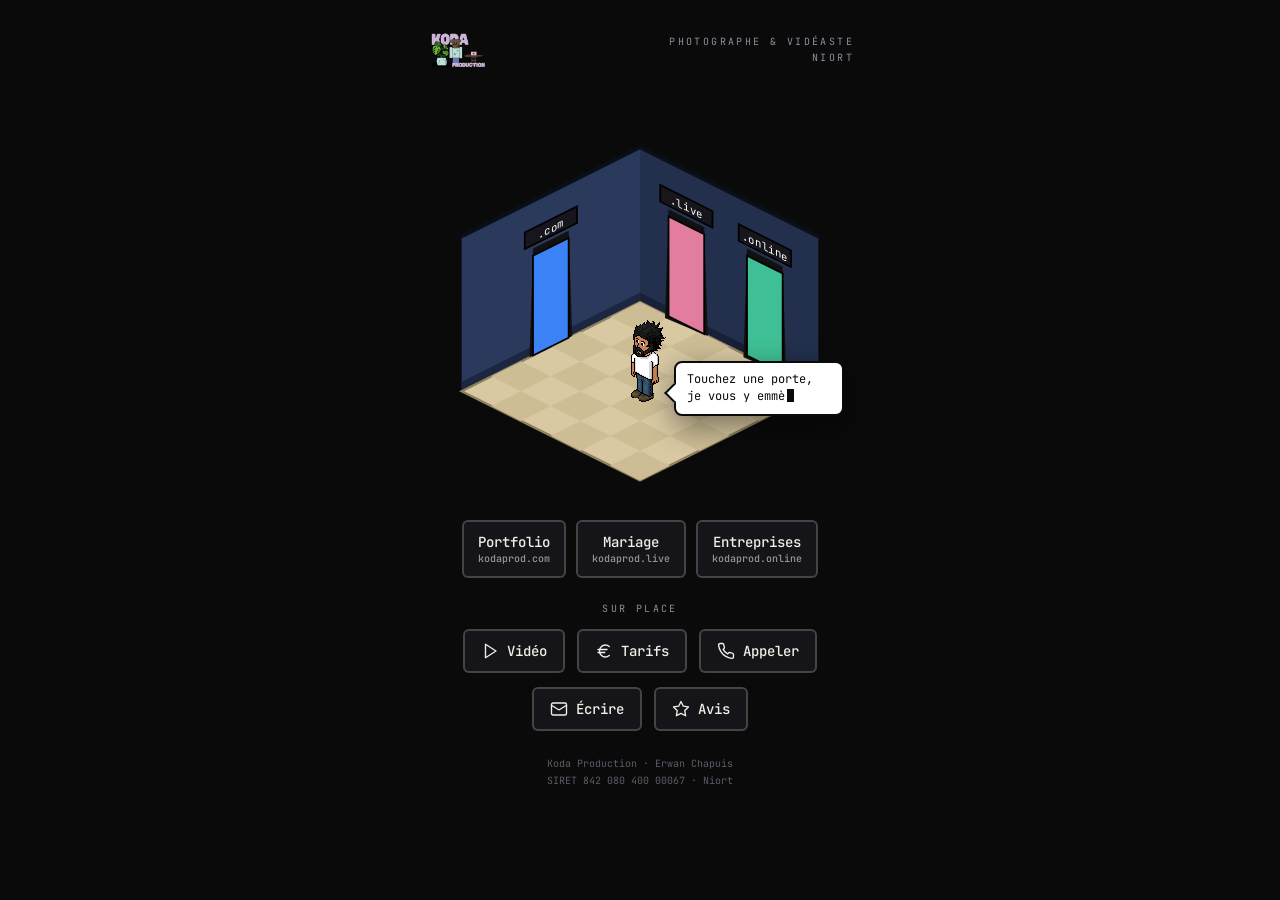
==== commit 112d79c9: "Accueil : domaines et « Sur place » en Shift Tabs (Animata, comme kodaprod.com) Les cartes des domai" ====
--- a/index.html
+++ b/index.html
@@ -116,11 +116,6 @@
   .koda img { display: block; width: 100%; height: auto; }
   .scene .bulle { position: absolute; left: 58%; top: 66%; font-size: 12px; max-width: 170px; padding: 8px 11px; z-index: 3; }
 
-  .legende { display: grid; grid-template-columns: repeat(3, 1fr); gap: 8px; text-align: center; }
-  .legende a { padding: 10px 4px; border-radius: 10px; background: #16161c; box-shadow: inset 0 0 0 1px rgba(255,255,255,.08); }
-  .legende b { display: block; font-size: 13px; font-weight: 600; }
-  .legende span { font-family: var(--mono); font-size: 10.5px; color: var(--texte-doux); }
-  .legende i { display: inline-block; width: 7px; height: 7px; margin-right: 5px; vertical-align: 1px; }
 </style>
 </head>
 <body>
@@ -138,19 +133,22 @@
     <div class="bulle" id="bulle"></div>
   </div>
 
-  <nav class="legende">
-    <a href="https://kodaprod.com" data-porte="0"><b><i style="background:var(--bleu)"></i>Portfolio</b><span>kodaprod.com</span></a>
-    <a href="https://kodaprod.live" data-porte="1"><b><i style="background:var(--rose)"></i>Mariage</b><span>kodaprod.live</span></a>
-    <a href="https://kodaprod.online" data-porte="2"><b><i style="background:var(--menthe)"></i>Entreprises</b><span>kodaprod.online</span></a>
+  <nav class="shift shift-domaines" aria-label="Les trois sites">
+    <a href="https://kodaprod.com" data-porte="0" style="--c:#3b82f6"><span>Portfolio<small>kodaprod.com</small></span></a>
+    <a href="https://kodaprod.live" data-porte="1" style="--c:#e27da0"><span>Mariage<small>kodaprod.live</small></span></a>
+    <a href="https://kodaprod.online" data-porte="2" style="--c:#3fbf95"><span>Entreprises<small>kodaprod.online</small></span></a>
   </nav>
 
-  <div class="pratique">
-    <a class="pastille" href="/video/"><span class="ic">▶</span>Vidéo &amp; drone</a>
-    <a class="pastille" href="/tarifs/"><span class="ic">€</span>Tarifs immobilier</a>
-    <a class="pastille" href="tel:+33625889088"><span class="ic">☎</span>06 25 88 90 88</a>
-    <a class="pastille" href="mailto:kodaproduction.contact@gmail.com"><span class="ic">✉</span>Écrire</a>
-    <a class="pastille" href="https://www.google.com/maps/search/?api=1&query=Koda+Production+Niort" target="_blank" rel="noopener"><span class="ic">★</span>5,0 · 9 avis</a>
-  </div>
+  <section>
+    <p class="surtitre titre-bloc">Sur place</p>
+    <nav class="shift shift-place" aria-label="Sur place">
+      <a href="/video/" aria-label="Vidéo et drone"><span><svg class="ico" viewBox="0 0 24 24" aria-hidden="true"><polygon points="6 3 20 12 6 21 6 3"/></svg>Vidéo</span></a>
+      <a href="/tarifs/" aria-label="Tarifs immobilier"><span><svg class="ico" viewBox="0 0 24 24" aria-hidden="true"><path d="M4 10h12"/><path d="M4 14h9"/><path d="M19 6a7.7 7.7 0 0 0-5.2-2A7.9 7.9 0 0 0 6 12c0 4.4 3.5 8 7.8 8 2 0 3.8-.8 5.2-2"/></svg>Tarifs</span></a>
+      <a href="tel:+33625889088" aria-label="Appeler le 06 25 88 90 88"><span><svg class="ico" viewBox="0 0 24 24" aria-hidden="true"><path d="M22 16.92v3a2 2 0 0 1-2.18 2 19.79 19.79 0 0 1-8.63-3.07 19.5 19.5 0 0 1-6-6 19.79 19.79 0 0 1-3.07-8.67A2 2 0 0 1 4.11 2h3a2 2 0 0 1 2 1.72 12.84 12.84 0 0 0 .7 2.81 2 2 0 0 1-.45 2.11L8.09 9.91a16 16 0 0 0 6 6l1.27-1.27a2 2 0 0 1 2.11-.45 12.84 12.84 0 0 0 2.81.7A2 2 0 0 1 22 16.92z"/></svg>Appeler</span></a>
+      <a href="mailto:kodaproduction.contact@gmail.com" aria-label="Écrire un e-mail"><span><svg class="ico" viewBox="0 0 24 24" aria-hidden="true"><rect x="2" y="4" width="20" height="16" rx="2"/><path d="m22 7-8.97 5.7a1.94 1.94 0 0 1-2.06 0L2 7"/></svg>Écrire</span></a>
+      <a href="https://www.google.com/maps/search/?api=1&amp;query=Koda+Production+Niort" target="_blank" rel="noopener" aria-label="Avis Google, 5,0 sur 9 avis"><span><svg class="ico" viewBox="0 0 24 24" aria-hidden="true"><polygon points="12 2 15.09 8.26 22 9.27 17 14.14 18.18 21.02 12 17.77 5.82 21.02 7 14.14 2 9.27 8.91 8.26 12 2"/></svg>Avis</span></a>
+    </nav>
+  </section>
   <p class="pied">Koda Production · Erwan Chapuis<br>SIRET 842 080 400 00067 · Niort</p>
 </main>
 
@@ -245,7 +243,21 @@
     };
     requestAnimationFrame(anim);
   };
-  document.querySelectorAll('.legende a').forEach((a) => a.addEventListener('click', (e) => { e.preventDefault(); aller(+a.dataset.porte); }));
+  /* Shift Tabs (Animata, les onglets de kodaprod.com) : l'onglet touché se marque,
+     puis Koda marche jusqu'à la porte, ou le lien part. */
+  const domaines = [...document.querySelectorAll('.shift-domaines a')];
+  domaines.forEach((a) => a.addEventListener('click', (e) => {
+    e.preventDefault();
+    domaines.forEach((x) => x.classList.toggle('choisi', x === a));
+    setTimeout(() => aller(+a.dataset.porte), 180);
+  }));
+  document.querySelectorAll('.shift-place a').forEach((a) => a.addEventListener('click', (e) => {
+    a.classList.add('choisi');
+    setTimeout(() => a.classList.remove('choisi'), 1400);
+    if (a.target === '_blank') return;          // l'onglet neuf s'ouvre tout seul
+    e.preventDefault();
+    setTimeout(() => (location.href = a.href), 300);
+  }));
   Koda.taper(document.getElementById('bulle'), 'Touchez une porte, je vous y emmène.');
   // Retour arrière depuis un des sites : la page revient du cache telle qu'on l'a quittée,
   // porte ouverte et Koda devant. On remet la pièce en ordre.
@@ -254,6 +266,7 @@
     PORTES.forEach((p) => p.fermer?.());
     pos = [185, 262]; placer(pos); img.src = '/img/koda/hb_or_debout_4_0.png'; occupe = false;
     document.querySelector('.redirection')?.classList.remove('visible');
+    document.querySelectorAll('.shift .choisi').forEach((x) => x.classList.remove('choisi'));
     Koda.taper(document.getElementById('bulle'), 'Re-bonjour ! Une autre porte ?');
   });
 </script>
--- a/accueil.css
+++ b/accueil.css
@@ -95,3 +95,22 @@
 @media (prefers-reduced-motion: reduce) { * { transition: none !important; animation: none !important; } }
 
 .visuellement-cache { position: absolute; width: 1px; height: 1px; overflow: hidden; clip: rect(0 0 0 0); white-space: nowrap; }
+
+.ico { width: 18px; height: 18px; flex: none; fill: none; stroke: currentColor; stroke-width: 1.8; stroke-linecap: round; stroke-linejoin: round; }
+.titre-bloc { text-align: center; margin-bottom: 14px; }
+/* ── SHIFT TABS · Animata (ville-ia/app/src/components/animata/tabs/shift-tabs.tsx), portage HTML/CSS avec (réglages de kodaprod.com : fond rgba(22,22,28,.88), texte #f2efe6, bord rgba(242,239,230,.22)) ── */
+.shift { display: flex; flex-wrap: wrap; justify-content: center; gap: 12px; }
+.shift a { border-radius: 8px; transition: background .2s, transform .1s; background: transparent; border-bottom: 2px solid transparent; }
+.shift a:hover { background: #f2efe6; }
+.shift a:active { transform: scale(.97); }
+.shift a > span { display: flex; align-items: center; justify-content: center; gap: 8px; min-height: 44px; padding: 0 16px; border-radius: 6px;
+                  border: 2px solid rgba(242,239,230,.22); background: rgba(22,22,28,.88); color: #f2efe6;
+                  font-family: var(--mono); font-size: 14px; font-weight: 500;
+                  transform-origin: top right; transition: transform .2s ease-out, border-color .2s, color .2s; }
+.shift a:hover > span { transform: rotate(6deg); }
+.shift a.choisi { background: #f2efe6; border-bottom-color: var(--c, #3b82f6); }
+.shift a.choisi > span { transform: none; border-color: var(--c, #3b82f6); color: var(--c, #3b82f6); }
+.shift-domaines a > span { flex-direction: column; gap: 1px; min-height: 58px; padding: 0 14px; }
+.shift-domaines a > span small { font-size: 10px; opacity: .6; }
+.shift-domaines { gap: 10px; }
+
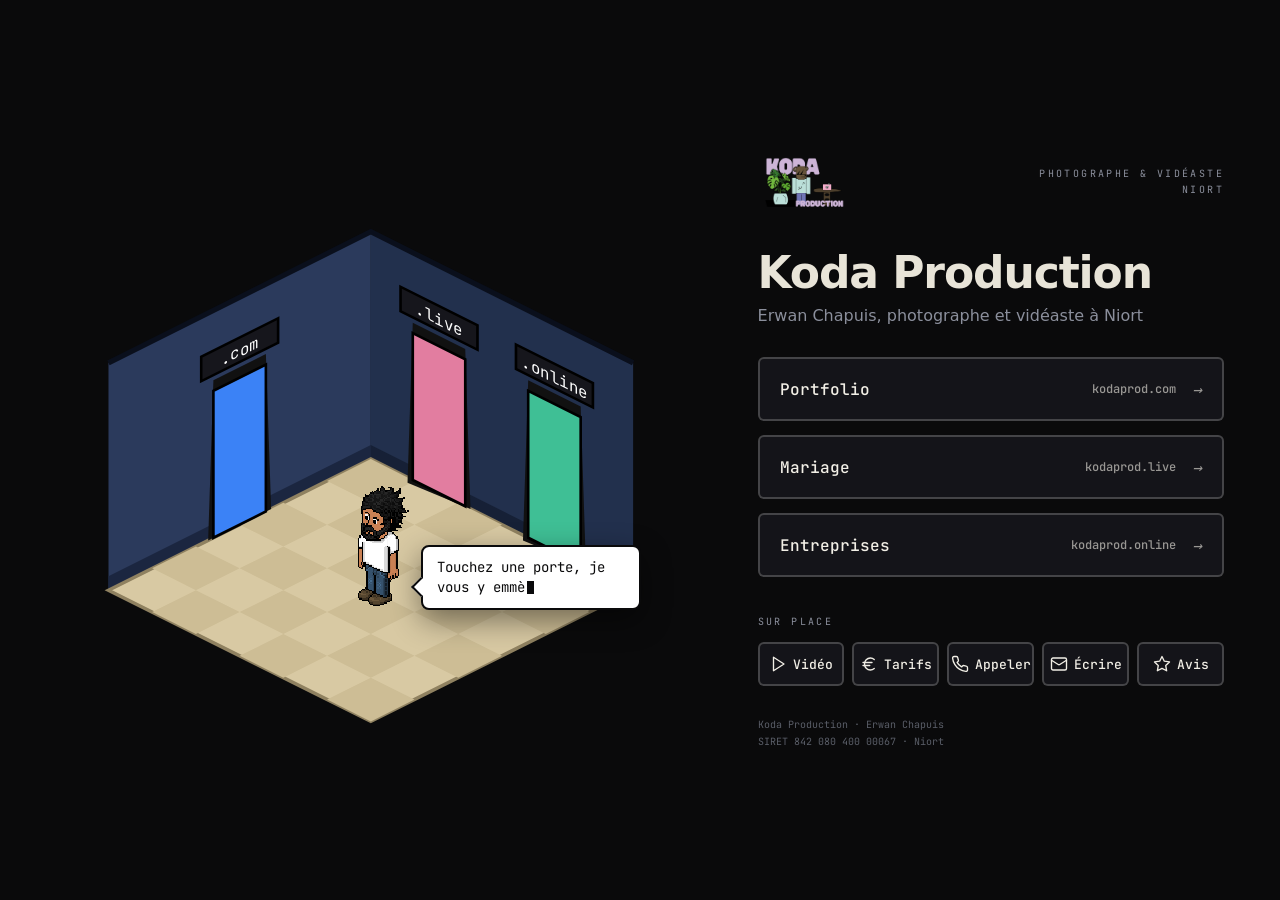
==== commit 0c9d2856: "Accueil : version ordinateur (deux colonnes, survol relié aux portes) À partir de 1024 px : la pièce" ====
--- a/index.html
+++ b/index.html
@@ -115,13 +115,59 @@
   .koda { position: absolute; width: 14%; transform: translate(-50%, -100%); z-index: 2; pointer-events: none; }
   .koda img { display: block; width: 100%; height: auto; }
   .scene .bulle { position: absolute; left: 58%; top: 66%; font-size: 12px; max-width: 170px; padding: 8px 11px; z-index: 3; }
+  /* une porte « éclairée » : survolée, ou désignée par son bouton */
+  .scene .porte-svg .panneau { transition: filter .25s; }
+  .scene .porte-svg.eclaire .panneau { filter: brightness(1.18) drop-shadow(0 0 6px var(--lueur)); }
+  .scene .porte-svg.eclaire .plaque-fond { stroke: var(--lueur); }
+
+  /* le titre : caché au téléphone (le logo suffit), montré sur ordinateur */
+  .titre { position: absolute; width: 1px; height: 1px; overflow: hidden; clip: rect(0 0 0 0); white-space: nowrap; }
+  .shift-domaines .fleche { display: none; }
+
+  /*
+    ORDINATEUR (27-09-2026, retour d'Erwan : « la version mobile est bien,
+    sur PC il faut la réadapter »). La colonne de téléphone restait perdue
+    au milieu d'un écran de 1440. Ici : deux colonnes, tout tient sans
+    défiler ; la pièce en grand à gauche, le texte et les boutons à droite.
+    Et ce que seule la souris permet : survoler un domaine éclaire sa porte
+    et tourne Koda vers elle ; survoler une porte marque son bouton.
+  */
+  @media (min-width: 1024px) {
+    .page { max-width: 1560px; min-height: 100dvh; padding: 40px 56px; gap: 0 72px;
+            display: grid; align-content: center; align-items: start;
+            grid-template-columns: minmax(0, 1.35fr) minmax(360px, 1fr);
+            grid-template-areas: "scene tete" "scene titre" "scene domaines" "scene place" "scene pied"; }
+    .scene { grid-area: scene; align-self: center; width: min(100%, calc((100dvh - 80px) * 360 / 340)); justify-self: center; }
+    .scene .bulle { font-size: 14px; max-width: 220px; padding: 10px 14px; }
+    .tete { grid-area: tete; margin-bottom: 36px; }
+    .tete img { height: 64px; }
+    .titre { grid-area: titre; position: static; width: auto; height: auto; overflow: visible; clip: auto; white-space: normal; margin-bottom: 32px; }
+    .titre .nom { display: block; font-size: 44px; font-weight: 600; letter-spacing: -.025em; line-height: 1.05; }
+    .titre .suite { display: block; margin-top: 10px; font-size: 16px; font-weight: 400; color: var(--texte-doux); }
+    .titre .liaison { display: none; }   /* le « · » de liaison, utile à la lecture d'une ligne, pas à deux */
+    .shift-domaines { grid-area: domaines; flex-direction: column; flex-wrap: nowrap; gap: 12px; margin-bottom: 36px; }
+    .shift-domaines a > span { flex-direction: row; justify-content: space-between; align-items: center; gap: 16px;
+                               min-height: 64px; padding: 0 20px; font-size: 16px; transform-origin: top right; }
+    /* bouton large : la bascule des petits onglets découvrait le fond crème ; ici le bord prend la couleur de la porte */
+    .shift-domaines a, .shift-domaines a:hover, .shift-domaines a.survol { background: transparent; border-bottom-color: transparent; }
+    .shift-domaines a:hover > span, .shift-domaines a.survol > span { transform: none; border-color: var(--c); background: #1d1d24; }
+    .shift-domaines a:hover > span small, .shift-domaines a.survol > span small { color: var(--c); opacity: 1; }
+    .shift-domaines a > span small { font-size: 12px; margin-left: auto; }
+    .shift-domaines .fleche { display: inline; font-size: 16px; opacity: .6; transition: transform .2s, opacity .2s; }
+    .shift-domaines a:hover .fleche, .shift-domaines a.survol .fleche { transform: translateX(4px); opacity: 1; color: var(--c); }
+    .page > section { grid-area: place; margin-bottom: 28px; }
+    .page > section .titre-bloc { text-align: left; }
+    .shift-place { display: grid; grid-template-columns: repeat(5, minmax(0, 1fr)); gap: 8px; }
+    .shift-place a > span { padding: 0 8px; font-size: 13px; gap: 6px; }
+    .pied { grid-area: pied; text-align: left; }
+  }
 
 </style>
 </head>
 <body>
 <div class="etoiles"></div>
 <main class="page">
-  <h1 class="visuellement-cache">Koda Production · Erwan Chapuis, photographe et vidéaste à Niort</h1>
+  <h1 class="titre"><span class="nom">Koda Production</span><span class="suite"><span class="liaison"> · </span>Erwan Chapuis, photographe et vidéaste à Niort</span></h1>
   <header class="tete">
     <img src="/img/koda/koda-logo.png" width="480" height="326" alt="Koda Production">
     <p class="surtitre">Photographe &amp; vidéaste<br>Niort</p>
@@ -134,9 +180,9 @@
   </div>
 
   <nav class="shift shift-domaines" aria-label="Les trois sites">
-    <a href="https://kodaprod.com" data-porte="0" style="--c:#3b82f6"><span>Portfolio<small>kodaprod.com</small></span></a>
-    <a href="https://kodaprod.live" data-porte="1" style="--c:#e27da0"><span>Mariage<small>kodaprod.live</small></span></a>
-    <a href="https://kodaprod.online" data-porte="2" style="--c:#3fbf95"><span>Entreprises<small>kodaprod.online</small></span></a>
+    <a href="https://kodaprod.com" data-porte="0" style="--c:#3b82f6"><span>Portfolio<small>kodaprod.com</small><i class="fleche" aria-hidden="true">→</i></span></a>
+    <a href="https://kodaprod.live" data-porte="1" style="--c:#e27da0"><span>Mariage<small>kodaprod.live</small><i class="fleche" aria-hidden="true">→</i></span></a>
+    <a href="https://kodaprod.online" data-porte="2" style="--c:#3fbf95"><span>Entreprises<small>kodaprod.online</small><i class="fleche" aria-hidden="true">→</i></span></a>
   </nav>
 
   <section>
@@ -189,7 +235,8 @@
   const HP = 84;
   PORTES.forEach((p, k) => {
     const a = p.arete(p.t0), b = p.arete(p.t1);
-    const g = el('g', { class: 'porte-svg', 'data-k': k });
+    const g = el('g', { class: 'porte-svg', 'data-k': k, style: `--lueur:${p.c}` });
+    p.g = g;
     // chambranle
     el('polygon', { points: pts([[a[0] - 3, a[1] + 1.5], [b[0] + 3, b[1] + (b[1] > a[1] ? 1.5 : -1.5)], haut(b, HP + 6), haut(a, HP + 6)]), fill: '#111', }, g);
     // la lumière derrière
@@ -201,7 +248,7 @@
     const m = [(a[0] + b[0]) / 2, (a[1] + b[1]) / 2 - HP - 14];
     const pente = (b[1] - a[1]) / (b[0] - a[0]);
     const plaque = el('g', { transform: `matrix(1 ${pente} 0 1 ${m[0]} ${m[1]})` }, g);
-    el('rect', { x: -22, y: -9, width: 44, height: 14, fill: '#16161c', stroke: '#000', 'stroke-width': 1.5 }, plaque);
+    el('rect', { class: 'plaque-fond', x: -22, y: -9, width: 44, height: 14, fill: '#16161c', stroke: '#000', 'stroke-width': 1.5 }, plaque);
     el('text', { x: 0, y: 2, 'text-anchor': 'middle', 'font-family': 'JetBrains Mono', 'font-size': 9, fill: '#fff' }, plaque).textContent = p.dom;
     g.addEventListener('click', () => aller(k));
   });
@@ -251,6 +298,16 @@
     domaines.forEach((x) => x.classList.toggle('choisi', x === a));
     setTimeout(() => aller(+a.dataset.porte), 180);
   }));
+  // À la souris : le bouton éclaire sa porte et tourne Koda vers elle ; la porte marque son bouton.
+  if (matchMedia('(hover: hover) and (pointer: fine)').matches) {
+    const designer = (k) => {
+      PORTES.forEach((p, i) => p.g.classList.toggle('eclaire', i === k));
+      domaines.forEach((a, i) => a.classList.toggle('survol', i === k));
+      if (!occupe) img.src = k === null ? '/img/koda/hb_or_debout_4_0.png' : `/img/koda/hb_or_debout_${PORTES[k].dir}_0.png`;
+    };
+    domaines.forEach((a, k) => { a.addEventListener('mouseenter', () => designer(k)); a.addEventListener('mouseleave', () => designer(null)); });
+    PORTES.forEach((p, k) => { p.g.addEventListener('mouseenter', () => designer(k)); p.g.addEventListener('mouseleave', () => designer(null)); });
+  }
   document.querySelectorAll('.shift-place a').forEach((a) => a.addEventListener('click', (e) => {
     a.classList.add('choisi');
     setTimeout(() => a.classList.remove('choisi'), 1400);
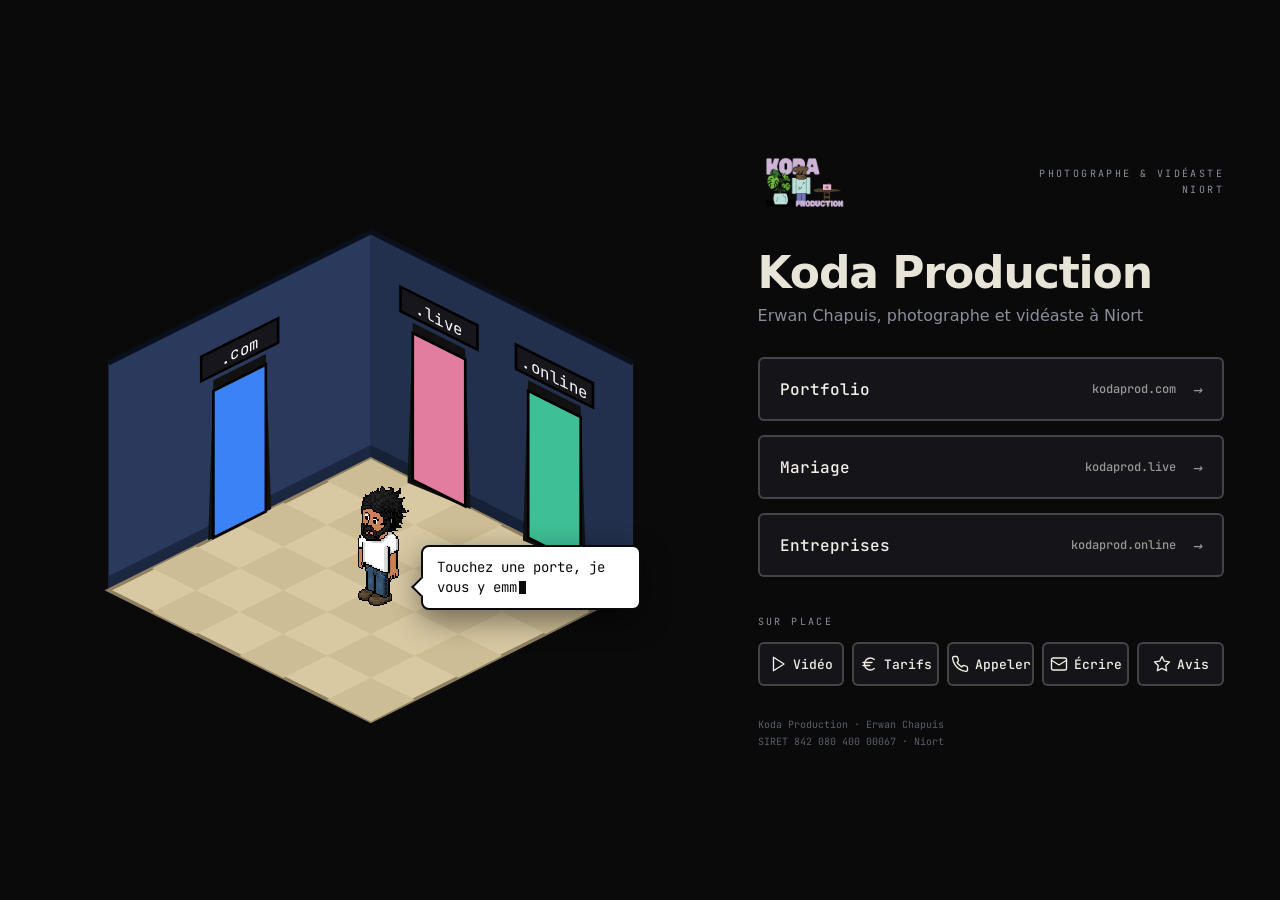
==== commit dd7e575d: "Koda regarde la porte au lieu de lui tourner le dos Au survol, profil gauche pour .com, profil droit" ====
--- a/index.html
+++ b/index.html
@@ -300,10 +300,32 @@
   }));
   // À la souris : le bouton éclaire sa porte et tourne Koda vers elle ; la porte marque son bouton.
   if (matchMedia('(hover: hover) and (pointer: fine)').matches) {
+    /*
+      Koda REGARDE la porte, il ne lui tourne pas le dos : profil gauche (5)
+      pour .com, profil droit (1) pour .live et .online. Il pivote cran par
+      cran (8 orientations Habbo, 80 ms le cran) par le chemin le plus court,
+      en passant par la face, et revient à sa pose de repos (4). Retour
+      d'Erwan du 28-09 : la bascule d'un coup sur une vue de dos ne marchait pas.
+    */
+    const REGARD = [5, 1, 1], REPOS_DIR = 4;
+    let pivot = 0;
+    // l'orientation se lit sur l'image : après une marche ou un retour arrière, elle reste juste
+    const dirAffichee = () => { const m = img.src.match(/debout_(\d)_0/); return m ? +m[1] : REPOS_DIR; };
+    const tourner = (cible) => {
+      clearTimeout(pivot);
+      const cran = () => {
+        const d = dirAffichee();
+        if (occupe || d === cible) return;
+        const suivante = (d + ((cible - d + 8) % 8 <= 4 ? 1 : 7)) % 8;
+        img.src = `/img/koda/hb_or_debout_${suivante}_0.png`;
+        pivot = setTimeout(cran, 80);
+      };
+      cran();
+    };
     const designer = (k) => {
       PORTES.forEach((p, i) => p.g.classList.toggle('eclaire', i === k));
       domaines.forEach((a, i) => a.classList.toggle('survol', i === k));
-      if (!occupe) img.src = k === null ? '/img/koda/hb_or_debout_4_0.png' : `/img/koda/hb_or_debout_${PORTES[k].dir}_0.png`;
+      tourner(k === null ? REPOS_DIR : REGARD[k]);
     };
     domaines.forEach((a, k) => { a.addEventListener('mouseenter', () => designer(k)); a.addEventListener('mouseleave', () => designer(null)); });
     PORTES.forEach((p, k) => { p.g.addEventListener('mouseenter', () => designer(k)); p.g.addEventListener('mouseleave', () => designer(null)); });
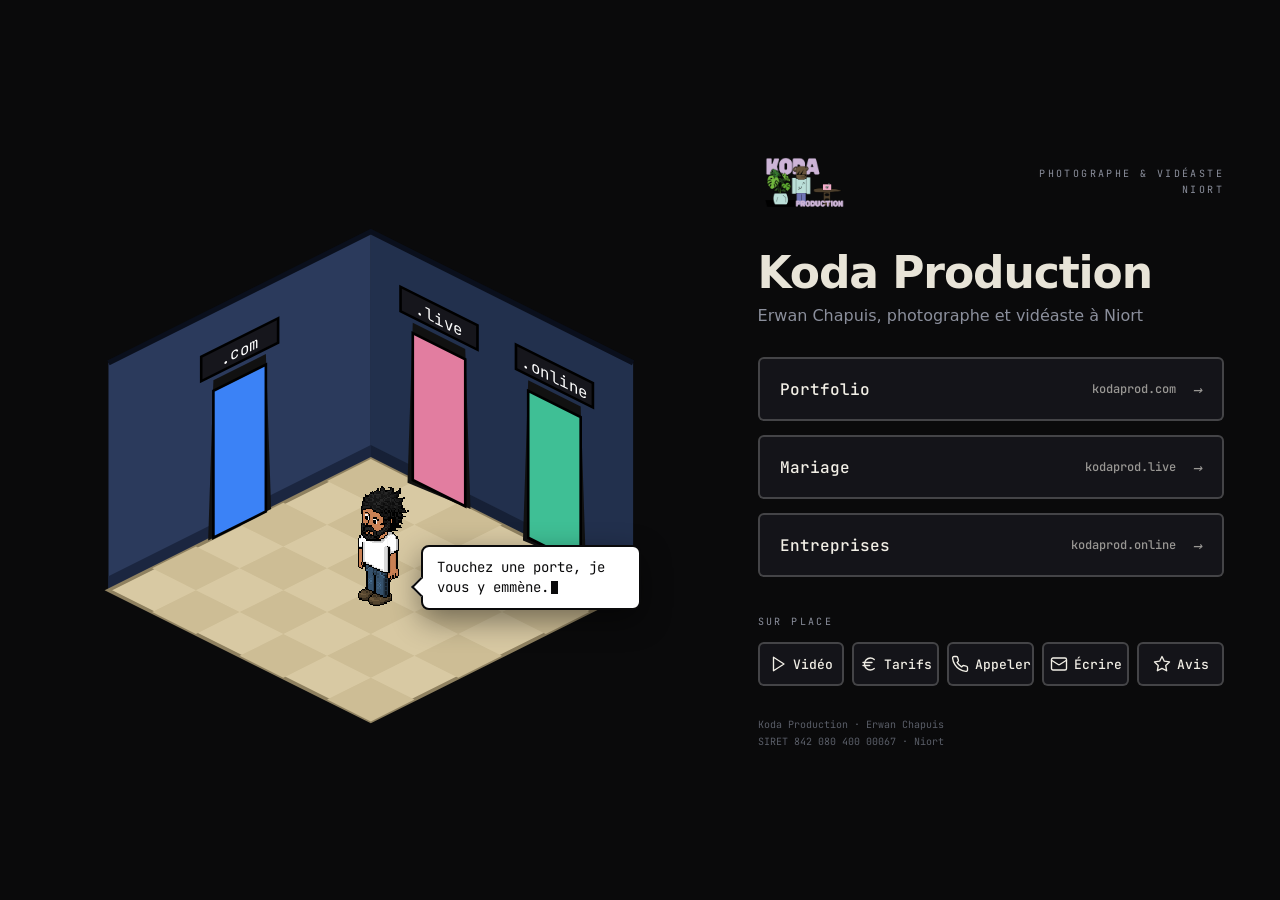
==== commit 3bf6573f: "Koda ne disparaît plus en pivotant L'orientation 7 (de dos) manquait sur le site : en tournant de la" ====
--- a/index.html
+++ b/index.html
@@ -253,6 +253,18 @@
     g.addEventListener('click', () => aller(k));
   });
 
+  /*
+    Toutes les images de Koda chargées d'avance : une orientation affichée
+    pour la première fois n'était pas encore arrivée, et Koda disparaissait
+    le temps de la télécharger (« il spawn et despawn », Erwan, 28-09).
+    Gardées en mémoire, elles s'affichent instantanément.
+  */
+  const SPRITES = [
+    ...[0, 1, 2, 3, 4, 5, 6, 7].map((d) => `/img/koda/hb_or_debout_${d}_0.png`),
+    ...[0, 6].flatMap((d) => [0, 1, 2, 3].map((f) => `/img/koda/hb_or_marche_${d}_${f}.png`)),
+  ];
+  const enMemoire = SPRITES.map((src) => { const i = new Image(); i.src = src; i.decode?.().catch(() => {}); return i; });
+
   /* Koda : au centre du sol, il marche jusqu'à la porte choisie */
   const scene = document.getElementById('scene'), koda = document.getElementById('koda'), img = document.getElementById('kodaImg');
   let pos = [185, 262];
@@ -301,14 +313,15 @@
   // À la souris : le bouton éclaire sa porte et tourne Koda vers elle ; la porte marque son bouton.
   if (matchMedia('(hover: hover) and (pointer: fine)').matches) {
     /*
-      Koda REGARDE la porte, il ne lui tourne pas le dos : profil gauche (5)
-      pour .com, profil droit (1) pour .live et .online. Il pivote cran par
-      cran (8 orientations Habbo, 80 ms le cran) par le chemin le plus court,
-      en passant par la face, et revient à sa pose de repos (4). Retour
-      d'Erwan du 28-09 : la bascule d'un coup sur une vue de dos ne marchait pas.
+      Koda se tourne VERS la porte survolée (de dos, comme quand il y
+      marche : 6 pour .com, 0 pour .live et .online), cran par cran (8
+      orientations Habbo, 80 ms le cran) par le chemin le plus court.
+      Il ne revient à sa pose de repos (4) qu'après 1,2 s sans survol :
+      passer d'un bouton à l'autre le fait tourner directement vers la
+      nouvelle porte, sans repasser par la face. Retours d'Erwan du 28-09.
     */
-    const REGARD = [5, 1, 1], REPOS_DIR = 4;
-    let pivot = 0;
+    const REGARD = PORTES.map((p) => p.dir), REPOS_DIR = 4, ATTENTE_REPOS = 1200;
+    let pivot = 0, retour = 0;
     // l'orientation se lit sur l'image : après une marche ou un retour arrière, elle reste juste
     const dirAffichee = () => { const m = img.src.match(/debout_(\d)_0/); return m ? +m[1] : REPOS_DIR; };
     const tourner = (cible) => {
@@ -325,7 +338,9 @@
     const designer = (k) => {
       PORTES.forEach((p, i) => p.g.classList.toggle('eclaire', i === k));
       domaines.forEach((a, i) => a.classList.toggle('survol', i === k));
-      tourner(k === null ? REPOS_DIR : REGARD[k]);
+      clearTimeout(retour);
+      if (k === null) retour = setTimeout(() => tourner(REPOS_DIR), ATTENTE_REPOS);
+      else tourner(REGARD[k]);
     };
     domaines.forEach((a, k) => { a.addEventListener('mouseenter', () => designer(k)); a.addEventListener('mouseleave', () => designer(null)); });
     PORTES.forEach((p, k) => { p.g.addEventListener('mouseenter', () => designer(k)); p.g.addEventListener('mouseleave', () => designer(null)); });
